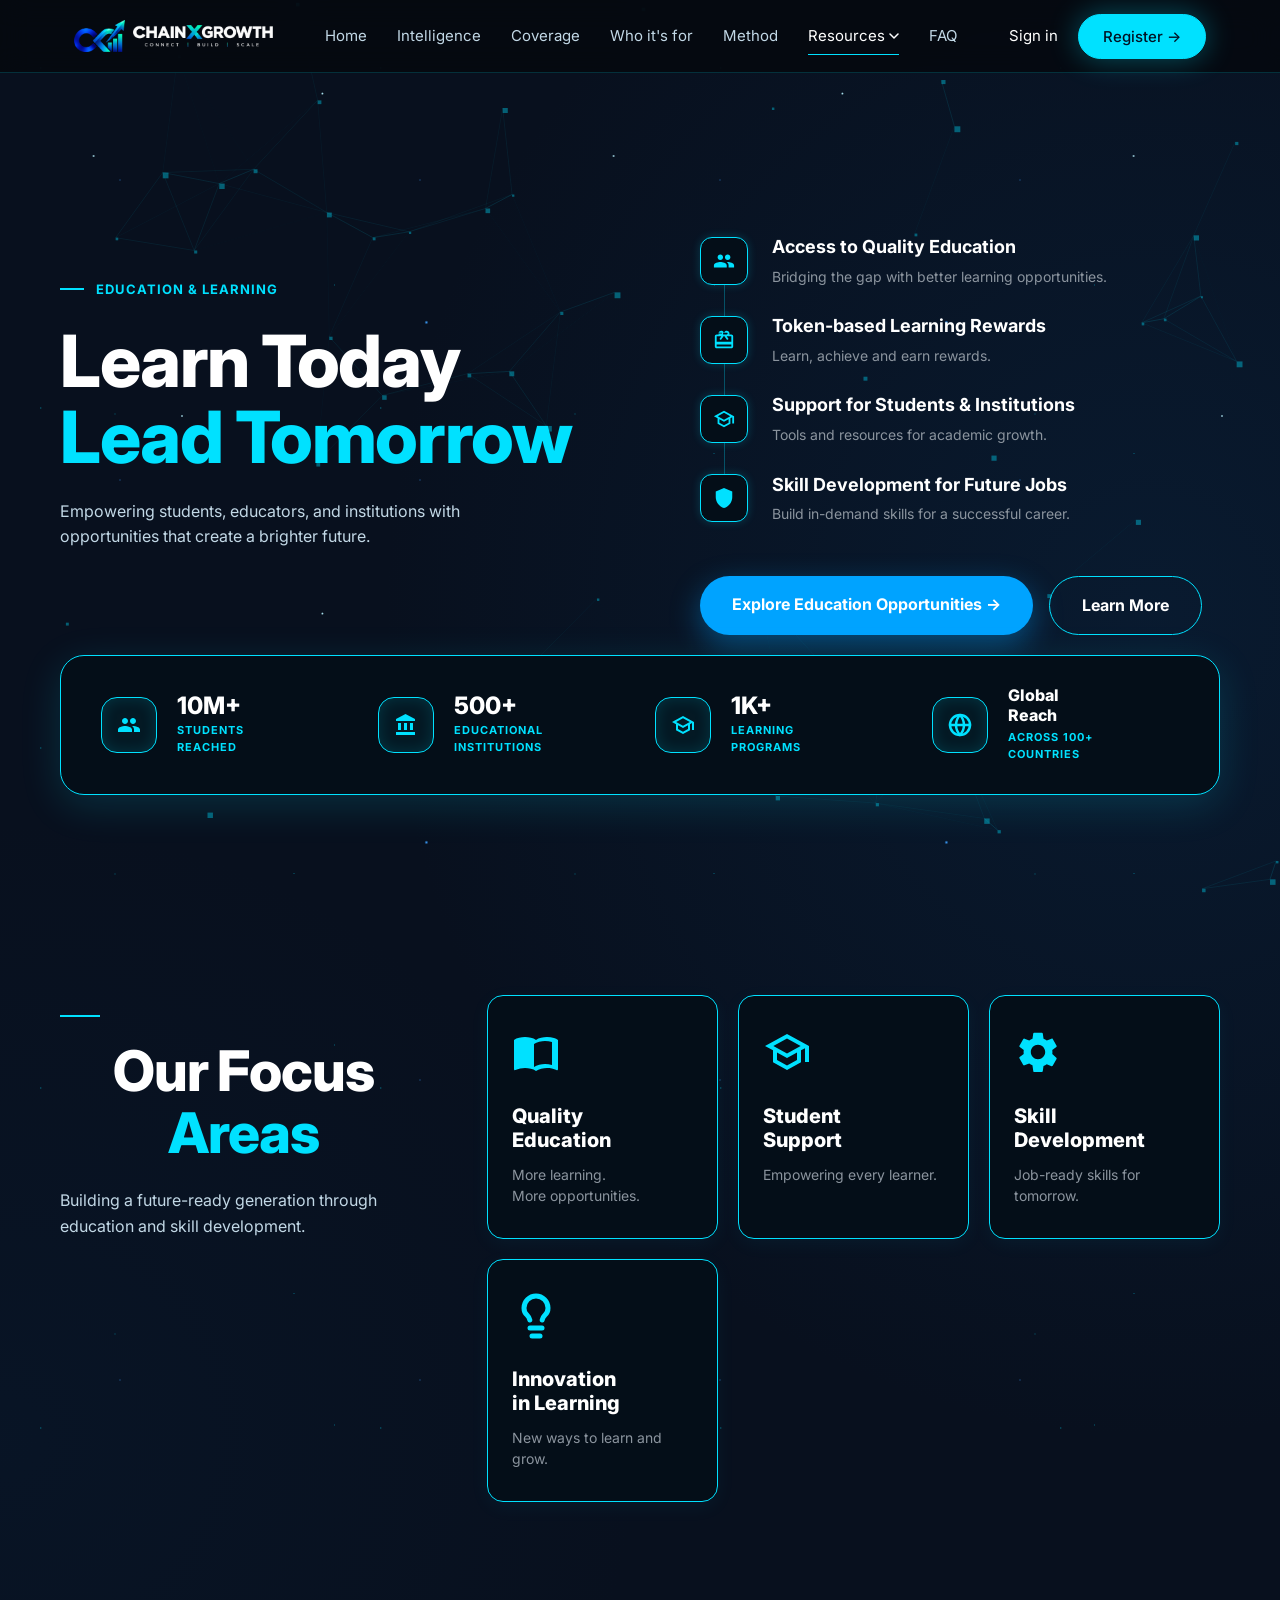
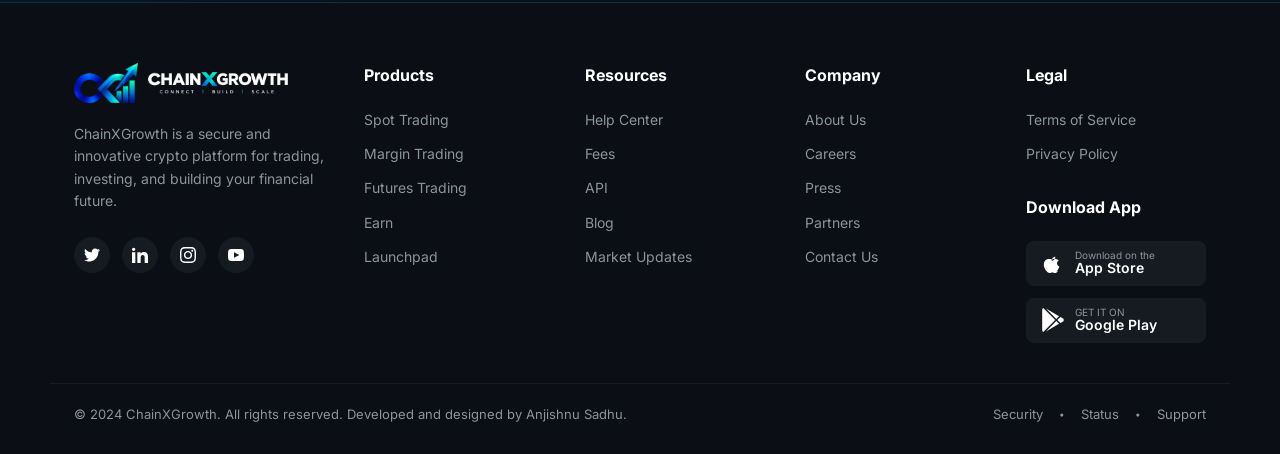
==== blockwatch-ai/education.html @ 96760d0c "major push" ====
<!DOCTYPE html>
<html lang="en">

<head>
    <meta charset="utf-8">
    <meta name="viewport" content="width=device-width, initial-scale=1, viewport-fit=cover">
    <title>ChainXGrowth — the mind that reads Bitcoin</title>
    <meta name="description"
        content="One intelligence watching the Bitcoin mempool, miners, wallets and markets — every figure sourced, every decision yours.">
    <meta name="theme-color" content="#08101e">
    <meta property="og:title" content="ChainXGrowth — the mind that reads Bitcoin">
    <meta property="og:description" content="Sourced, on-chain intelligence. Information only — not financial advice.">
    <link rel="icon" href="assets/favicon_padded2.png" type="image/png">
    <link rel="preconnect" href="https://fonts.googleapis.com">
    <link rel="preconnect" href="https://fonts.gstatic.com" crossorigin>
    <link
        href="https://fonts.googleapis.com/css2?family=Fraunces:ital,opsz,wght@0,9..144,300;0,9..144,500;1,9..144,400&family=Inter:wght@400;500&family=JetBrains+Mono:wght@400&display=swap"
        rel="stylesheet">
    <link rel="stylesheet" href="css/base.css">
    <link rel="stylesheet" href="css/background.css">
    <link rel="stylesheet" href="css/components.css">
    <link rel="stylesheet" href="css/nav.css">
    <link rel="stylesheet" href="css/hero.css">
    <link rel="stylesheet" href="css/globe.css">
    <link rel="stylesheet" href="css/fabric.css">
    <link rel="stylesheet" href="css/features.css">
    <link rel="stylesheet" href="css/showcase.css">
    <link rel="stylesheet" href="css/teams.css">
    <link rel="stylesheet" href="css/method.css">
    <link rel="stylesheet" href="css/terminal.css">
    <link rel="stylesheet" href="css/pricing.css">
    <link rel="stylesheet" href="css/faq.css">
    <link rel="stylesheet" href="css/footer.css">
    <link rel="stylesheet" href="css/animations.css">
    <link rel="stylesheet" href="css/responsive.css">
    <style>
        @media (max-width: 768px) {
            h1 { font-size: 42px !important; }
            h2 { font-size: 36px !important; }
            
            .stats-box {
                padding: 24px !important;
                margin-top: -30px !important;
            }
            .stats-box > div {
                flex-basis: 100% !important;
                min-width: 100% !important;
            }
            .stats-box .divider {
                display: none !important;
            }
            
            a.pill-item {
                width: 100% !important;
                text-align: center !important;
                box-sizing: border-box;
            }
            
            .wrap[style*="gap:60px"],
            .wrap[style*="gap: 60px"] {
                gap: 30px !important;
            }
            
            .pill-item p {
                font-size: 13px !important;
            }
        }
    </style>
</head>

<body>
    <!-- Background network animation -->
    <canvas id="bg"></canvas>
    <a class="skip" href="#main">Skip to content</a>
    <nav>
        <div class="wrap"><a class="logo" href="index.html" style="display:flex; align-items:center; gap:8px;"><img
                    src="logo%20image/logo%20new.png" style="height:32px;"><img src="logo%20image/logo%20new%202.png"
                    alt="ChainXGrowth" style="height:22px;"></a>
            <div class="links"><a href="index.html">Home</a><a href="index.html#fabric">Intelligence</a><a
                    href="index.html#vantage">Coverage</a><a href="index.html#teams">Who it's for</a><a
                    href="index.html#method">Method</a><!-- <a href="#pricing">Pricing</a> -->
                    <div class="res-dropdown" style="position:relative; display:flex; align-items:center;" tabindex="0">
                        <a href="javascript:void(0)" data-toggle="true" class="on" style="display:flex; align-items:center; gap:4px; padding-bottom:6px;">Resources <svg width="10" height="6" viewBox="0 0 10 6" fill="none"><path d="M1 1L5 5L9 1" stroke="currentColor" stroke-width="1.5" stroke-linecap="round" stroke-linejoin="round"/></svg></a>
                        <div class="dropdown-content" style="position:absolute; top:calc(100% + 5px); left:50%; transform:translateX(-50%); background:#0b111a; border:1px solid rgba(255,255,255,0.05); border-radius:12px; min-width:200px; box-shadow:0 10px 40px rgba(0,0,0,0.5); display:none; flex-direction:column; padding:8px; z-index:100;">
                            <a href="real-estates.html" class="res-item" style="display:flex; align-items:center; gap:12px; padding:10px 12px; color:#c2d8e6; text-decoration:none; border-radius:8px; transition: background 0.2s, color 0.2s; border:none; border-bottom:none;">
                                <div style="width:32px; height:32px; border-radius:8px; background:#1e293b; display:flex; justify-content:center; align-items:center; color:#3a9bf8;">
                                    <svg width="16" height="16" viewBox="0 0 24 24" fill="none" stroke="currentColor" stroke-width="2" stroke-linecap="round" stroke-linejoin="round"><path d="M3 9l9-7 9 7v11a2 2 0 0 1-2 2H5a2 2 0 0 1-2-2z"></path><polyline points="9 22 9 12 15 12 15 22"></polyline></svg>
                                </div>
                                <span style="font-weight:500; font-size:14.5px;">Real Estates</span>
                            </a>
                            <a href="sports.html" class="res-item" style="display:flex; align-items:center; gap:12px; padding:10px 12px; color:#c2d8e6; text-decoration:none; border-radius:8px; transition: background 0.2s, color 0.2s; border:none; border-bottom:none;">
                                <div style="width:32px; height:32px; border-radius:8px; background:#1e293b; display:flex; justify-content:center; align-items:center; color:#3a9bf8;">
                                    <svg width="16" height="16" viewBox="0 0 24 24" fill="none" stroke="currentColor" stroke-width="2" stroke-linecap="round" stroke-linejoin="round"><path d="M6 9H4.5a2.5 2.5 0 0 1 0-5H6"></path><path d="M18 9h1.5a2.5 2.5 0 0 0 0-5H18"></path><path d="M4 22h16"></path><path d="M10 14.66V17c0 .55-.47.98-.97 1.21C7.85 18.75 7 20.24 7 22"></path><path d="M14 14.66V17c0 .55.47.98.97 1.21C16.15 18.75 17 20.24 17 22"></path><path d="M18 2H6v7a6 6 0 0 0 12 0V2Z"></path></svg>
                                </div>
                                <span style="font-weight:500; font-size:14.5px;">Sports</span>
                            </a>
                            <a href="health.html" class="res-item" style="display:flex; align-items:center; gap:12px; padding:10px 12px; color:#c2d8e6; text-decoration:none; border-radius:8px; transition: background 0.2s, color 0.2s; border:none; border-bottom:none;">
                                <div style="width:32px; height:32px; border-radius:8px; background:#1e293b; display:flex; justify-content:center; align-items:center; color:#3a9bf8;">
                                    <svg width="16" height="16" viewBox="0 0 24 24" fill="none" stroke="currentColor" stroke-width="2" stroke-linecap="round" stroke-linejoin="round"><path d="M19 14c1.49-1.46 3-3.21 3-5.5A5.5 5.5 0 0 0 16.5 3c-1.76 0-3 .5-4.5 2-1.5-1.5-2.74-2-4.5-2A5.5 5.5 0 0 0 2 8.5c0 2.3 1.5 4.05 3 5.5l7 7Z"></path><path d="M3.22 12H9.5l.5-1 2 4.5 2-7 1.5 3.5h5.27"></path></svg>
                                </div>
                                <span style="font-weight:500; font-size:14.5px;">Health</span>
                            </a>
                            <a href="education.html" class="res-item" style="display:flex; align-items:center; gap:12px; padding:10px 12px; color:#c2d8e6; text-decoration:none; border-radius:8px; transition: background 0.2s, color 0.2s; border:none; border-bottom:none;">
                                <div style="width:32px; height:32px; border-radius:8px; background:#1e293b; display:flex; justify-content:center; align-items:center; color:#3a9bf8;">
                                    <svg width="16" height="16" viewBox="0 0 24 24" fill="none" stroke="currentColor" stroke-width="2" stroke-linecap="round" stroke-linejoin="round"><path d="M22 10v6M2 10l10-5 10 5-10 5z"></path><path d="M6 12v5c3 3 9 3 12 0v-5"></path></svg>
                                </div>
                                <span style="font-weight:500; font-size:14.5px;">Education</span>
                            </a>
                            <a href="entertainment.html" class="res-item" style="display:flex; align-items:center; gap:12px; padding:10px 12px; color:#c2d8e6; text-decoration:none; border-radius:8px; transition: background 0.2s, color 0.2s; border:none; border-bottom:none;">
                                <div style="width:32px; height:32px; border-radius:8px; background:#1e293b; display:flex; justify-content:center; align-items:center; color:#3a9bf8;">
                                    <svg width="16" height="16" viewBox="0 0 24 24" fill="none" stroke="currentColor" stroke-width="2" stroke-linecap="round" stroke-linejoin="round"><rect width="20" height="20" x="2" y="2" rx="2.18" ry="2.18"></rect><line x1="7" x2="7" y1="2" y2="22"></line><line x1="17" x2="17" y1="2" y2="22"></line><line x1="2" x2="7" y1="12" y2="12"></line><line x1="2" x2="7" y1="7" y2="7"></line><line x1="2" x2="7" y1="17" y2="17"></line><line x1="17" x2="22" y1="12" y2="12"></line><line x1="17" x2="22" y1="7" y2="7"></line><line x1="17" x2="22" y1="17" y2="17"></line></svg>
                                </div>
                                <span style="font-weight:500; font-size:14.5px;">Entertainment</span>
                            </a>
                        </div>
                    </div><a
                    href="#faq">FAQ</a></div>
            <div class="navr"><a class="si" href="index.html">Sign in</a><a class="btn pri" href="#pricing">Register →</a><button
                    class="menu" aria-label="Open menu" aria-expanded="false"><span></span><span></span></button></div>
        </div>
    </nav>

        <main id="main">
        <section style="position:relative; width:100%; padding: 160px 0 80px; display:flex; overflow:hidden;">
            <!-- Background Image -->
            <!-- Background Removed -->
            <!-- Gradient Overlay -->
            <!-- Gradient Overlay Removed to show background -->
            
            <div class="wrap" style="position:relative; z-index:2; display:flex; flex-direction:row; flex-wrap:wrap; align-items:center; justify-content:space-between; gap:40px; width:100%; max-width:1200px; margin: 0 auto; padding:0 20px;">
<div style="flex: 1 1 500px; max-width:600px;">
                
                <div style="display:flex; align-items:center; gap:12px; margin-bottom:24px;">
                    <div style="width:24px; height:2px; background:var(--cy);"></div>
                    <span style="color:var(--cy); font-size:13px; font-weight:700; letter-spacing:1px; text-transform:uppercase;">Education & Learning</span>
                </div>
                
                <h1 style="font-family:var(--sans); font-size:72px; font-weight:800; line-height:1.05; margin-bottom:24px; color:#fff;">
                    Learn Today<br>
                    <span style="color:#00e1ff;">Lead Tomorrow</span>
                </h1>
                
                <p style="color:#c2d8e6; font-size:16px; line-height:1.6; max-width:600px; margin-bottom:40px;">
                    Empowering students, educators, and institutions with<br>opportunities that create a brighter future.
                </p>
                
                </div>
<div style="flex: 1 1 400px; max-width:600px;">
<!-- Timeline / Vertical List -->
                <div style="display:flex; flex-direction:column; gap:24px; position:relative; margin-bottom:50px;">
                    <!-- Vertical connecting line -->
                    <div style="position:absolute; left:24px; top:24px; bottom:24px; width:1px; background:rgba(0,225,255,0.3); z-index:0;"></div>
    
                    <!-- Item 1 -->
                    <div class="pill-item" style="display:flex; align-items:center; gap:24px; position:relative; z-index:1;">
                        <div style="width:48px; height:48px; border-radius:12px; border:1px solid #00e1ff; display:flex; justify-content:center; align-items:center; color:#00e1ff; background:#040e18; flex-shrink:0; box-shadow: 0 0 10px rgba(0,225,255,0.2);">
                            <svg width="22" height="22" viewBox="0 0 24 24" fill="currentColor"><path d="M16 11c1.66 0 2.99-1.34 2.99-3S17.66 5 16 5c-1.66 0-3 1.34-3 3s1.34 3 3 3zm-8 0c1.66 0 2.99-1.34 2.99-3S9.66 5 8 5C6.34 5 5 6.34 5 8s1.34 3 3 3zm0 2c-2.33 0-7 1.17-7 3.5V19h14v-2.5c0-2.33-4.67-3.5-7-3.5zm8 0c-.29 0-.62.02-.97.05 1.16.84 1.97 1.97 1.97 3.45V19h6v-2.5c0-2.33-4.67-3.5-7-3.5z"/></svg>
                        </div>
                        <div>
                            <h4 style="color:#fff; font-size:18px; font-weight:700; font-family:var(--sans); margin:0 0 4px;">Access to Quality Education</h4>
                            <p style="color:#8b949e; font-size:14px; margin:0;">Bridging the gap with better learning opportunities.</p>
                        </div>
                    </div>
    
                    <!-- Item 2 -->
                    <div class="pill-item" style="display:flex; align-items:center; gap:24px; position:relative; z-index:1;">
                        <div style="width:48px; height:48px; border-radius:12px; border:1px solid #00e1ff; display:flex; justify-content:center; align-items:center; color:#00e1ff; background:#040e18; flex-shrink:0; box-shadow: 0 0 10px rgba(0,225,255,0.2);">
                            <svg width="22" height="22" viewBox="0 0 24 24" fill="currentColor"><path d="M20 6h-2.18c.11-.31.18-.65.18-1 0-1.66-1.34-3-3-3-1.05 0-1.96.54-2.5 1.35l-.5.67-.5-.68C10.96 2.54 10.05 2 9 2 7.34 2 6 3.34 6 5c0 .35.07.69.18 1H4c-1.11 0-1.99.89-1.99 2L2 19c0 1.11.89 2 2 2h16c1.11 0 2-.89 2-2V8c0-1.11-.89-2-2-2zm-5-2c.55 0 1 .45 1 1s-.45 1-1 1h-4v-2h4zM9 4c.55 0 1 .45 1 1h-4c0-.55.45-1 1-1zm11 15H4v-2h16v2zm0-5H4V8h5.08L7 10.83 8.62 12 11 8.76l1-1.36 1 1.36L15.38 12 17 10.83 14.92 8H20v6z"/></svg> <!-- Gift -->
                        </div>
                        <div>
                            <h4 style="color:#fff; font-size:18px; font-weight:700; font-family:var(--sans); margin:0 0 4px;">Token-based Learning Rewards</h4>
                            <p style="color:#8b949e; font-size:14px; margin:0;">Learn, achieve and earn rewards.</p>
                        </div>
                    </div>
    
                    <!-- Item 3 -->
                    <div class="pill-item" style="display:flex; align-items:center; gap:24px; position:relative; z-index:1;">
                        <div style="width:48px; height:48px; border-radius:12px; border:1px solid #00e1ff; display:flex; justify-content:center; align-items:center; color:#00e1ff; background:#040e18; flex-shrink:0; box-shadow: 0 0 10px rgba(0,225,255,0.2);">
                            <svg width="22" height="22" viewBox="0 0 24 24" fill="currentColor"><path d="M12 3L1 9l4 2.18v6L12 21l7-3.82v-6l2-1.09V17h2V9L12 3zm6.82 6L12 12.72 5.18 9 12 5.28 18.82 9zM17 15.99l-5 2.73-5-2.73v-3.72L12 15l5-2.73v3.72z"/></svg> <!-- Graduation Cap -->
                        </div>
                        <div>
                            <h4 style="color:#fff; font-size:18px; font-weight:700; font-family:var(--sans); margin:0 0 4px;">Support for Students & Institutions</h4>
                            <p style="color:#8b949e; font-size:14px; margin:0;">Tools and resources for academic growth.</p>
                        </div>
                    </div>
    
                    <!-- Item 4 -->
                    <div class="pill-item" style="display:flex; align-items:center; gap:24px; position:relative; z-index:1;">
                        <div style="width:48px; height:48px; border-radius:12px; border:1px solid #00e1ff; display:flex; justify-content:center; align-items:center; color:#00e1ff; background:#040e18; flex-shrink:0; box-shadow: 0 0 10px rgba(0,225,255,0.2);">
                            <svg width="22" height="22" viewBox="0 0 24 24" fill="currentColor"><path d="M12 1L3 5v6c0 5.55 3.84 10.74 9 12 5.16-1.26 9-6.45 9-12V5l-9-4z"/></svg> <!-- Shield -->
                        </div>
                        <div>
                            <h4 style="color:#fff; font-size:18px; font-weight:700; font-family:var(--sans); margin:0 0 4px;">Skill Development for Future Jobs</h4>
                            <p style="color:#8b949e; font-size:14px; margin:0;">Build in-demand skills for a successful career.</p>
                        </div>
                    </div>
                </div>
                
                <div style="display:flex; gap:16px; flex-wrap:wrap; margin-top:20px;">
                    <a href="#" class="pill-item" style="display:inline-block; background:#00a3ff; color:#fff; font-weight:700; font-size:16px; padding:16px 32px; border-radius:99px; text-decoration:none; box-shadow:0 10px 30px rgba(0,163,255,0.4); transition: transform 0.2s, box-shadow 0.2s;" onmouseover="this.style.transform='translateY(-2px)'; this.style.boxShadow='0 15px 40px rgba(0,163,255,0.6)';" onmouseout="this.style.transform='translateY(0)'; this.style.boxShadow='0 10px 30px rgba(0,163,255,0.4)';">
                        Explore Education Opportunities &rarr;
                    </a>
                    <a href="#" class="pill-item" style="display:inline-block; background:transparent; border:1px solid #00e1ff; color:#fff; font-weight:700; font-size:16px; padding:16px 32px; border-radius:99px; text-decoration:none; transition: background 0.2s;" onmouseover="this.style.background='rgba(0,225,255,0.1)';" onmouseout="this.style.background='transparent';">
                        Learn More
                    </a>
                </div>
                
            </div>
                </section>

        <!-- Stats Section -->
        <section style="position:relative; z-index:10; max-width:1200px; margin:-60px auto 100px; padding:0 20px;">
            <div class="stats-box" style="background:#040e18; border:1px solid #00e1ff; border-radius:24px; padding:30px 40px; display:flex; justify-content:space-between; align-items:center; flex-wrap:wrap; gap:30px; box-shadow:0 10px 40px rgba(0,225,255,0.15);">
                
                <!-- Item 1 -->
                <div style="display:flex; align-items:center; gap:20px; flex:1; min-width:180px;">
                    <div style="width:56px; height:56px; border-radius:16px; border:1px solid #00e1ff; display:flex; justify-content:center; align-items:center; color:#00e1ff; background:rgba(0,225,255,0.05); flex-shrink:0; box-shadow: inset 0 0 15px rgba(0,225,255,0.15);">
                        <svg width="24" height="24" viewBox="0 0 24 24" fill="currentColor"><path d="M16 11c1.66 0 2.99-1.34 2.99-3S17.66 5 16 5c-1.66 0-3 1.34-3 3s1.34 3 3 3zm-8 0c1.66 0 2.99-1.34 2.99-3S9.66 5 8 5C6.34 5 5 6.34 5 8s1.34 3 3 3zm0 2c-2.33 0-7 1.17-7 3.5V19h14v-2.5c0-2.33-4.67-3.5-7-3.5zm8 0c-.29 0-.62.02-.97.05 1.16.84 1.97 1.97 1.97 3.45V19h6v-2.5c0-2.33-4.67-3.5-7-3.5z"/></svg>
                    </div>
                    <div>
                        <div style="color:#fff; font-size:24px; font-weight:800; font-family:var(--sans); margin-bottom:4px; line-height:1;">10M+</div>
                        <div style="color:#00e1ff; font-size:11px; font-weight:700; letter-spacing:1px; text-transform:uppercase;">Students<br>Reached</div>
                    </div>
                </div>
        
                <!-- Item 2 -->
                <div style="display:flex; align-items:center; gap:20px; flex:1; min-width:180px;">
                    <div style="width:56px; height:56px; border-radius:16px; border:1px solid #00e1ff; display:flex; justify-content:center; align-items:center; color:#00e1ff; background:rgba(0,225,255,0.05); flex-shrink:0; box-shadow: inset 0 0 15px rgba(0,225,255,0.15);">
                        <svg width="24" height="24" viewBox="0 0 24 24" fill="currentColor"><path d="M4 10v7h3v-7H4zm6 0v7h3v-7h-3zM2 22h19v-3H2v3zm14-12v7h3v-7h-3zm-4.5-9L2 6v2h19V6l-9.5-5z"/></svg> <!-- Bank / Institution -->
                    </div>
                    <div>
                        <div style="color:#fff; font-size:24px; font-weight:800; font-family:var(--sans); margin-bottom:4px; line-height:1;">500+</div>
                        <div style="color:#00e1ff; font-size:11px; font-weight:700; letter-spacing:1px; text-transform:uppercase;">Educational<br>Institutions</div>
                    </div>
                </div>
        
                <!-- Item 3 -->
                <div style="display:flex; align-items:center; gap:20px; flex:1; min-width:180px;">
                    <div style="width:56px; height:56px; border-radius:16px; border:1px solid #00e1ff; display:flex; justify-content:center; align-items:center; color:#00e1ff; background:rgba(0,225,255,0.05); flex-shrink:0; box-shadow: inset 0 0 15px rgba(0,225,255,0.15);">
                        <svg width="24" height="24" viewBox="0 0 24 24" fill="currentColor"><path d="M12 3L1 9l4 2.18v6L12 21l7-3.82v-6l2-1.09V17h2V9L12 3zm6.82 6L12 12.72 5.18 9 12 5.28 18.82 9zM17 15.99l-5 2.73-5-2.73v-3.72L12 15l5-2.73v3.72z"/></svg> <!-- Graduation Cap -->
                    </div>
                    <div>
                        <div style="color:#fff; font-size:24px; font-weight:800; font-family:var(--sans); margin-bottom:4px; line-height:1;">1K+</div>
                        <div style="color:#00e1ff; font-size:11px; font-weight:700; letter-spacing:1px; text-transform:uppercase;">Learning<br>Programs</div>
                    </div>
                </div>
        
                <!-- Item 4 -->
                <div style="display:flex; align-items:center; gap:20px; flex:1; min-width:210px;">
                    <div style="width:56px; height:56px; border-radius:16px; border:1px solid #00e1ff; display:flex; justify-content:center; align-items:center; color:#00e1ff; background:rgba(0,225,255,0.05); flex-shrink:0; box-shadow: inset 0 0 15px rgba(0,225,255,0.15);">
                        <svg width="24" height="24" viewBox="0 0 24 24" fill="none" stroke="currentColor" stroke-width="2.5" stroke-linecap="round" stroke-linejoin="round"><circle cx="12" cy="12" r="10"></circle><line x1="2" x2="22" y1="12" y2="12"></line><path d="M12 2a15.3 15.3 0 0 1 4 10 15.3 15.3 0 0 1-4 10 15.3 15.3 0 0 1-4-10 15.3 15.3 0 0 1 4-10z"></path></svg>
                    </div>
                    <div>
                        <div style="color:#fff; font-size:16px; font-weight:800; font-family:var(--sans); margin-bottom:4px; line-height:1.2;">Global<br>Reach</div>
                        <div style="color:#00e1ff; font-size:11px; font-weight:700; letter-spacing:1px; text-transform:uppercase;">Across 100+<br>Countries</div>
                    </div>
                </div>
        
            </div>
        </section>
        
        <!-- Focus Areas Section -->
        <section style="position:relative; width:100%; padding: 100px 0; overflow:hidden;">
            <!-- Background Image -->
            <!-- Background Removed -->
            <!-- Gradient Overlay -->
            <!-- Gradient Overlay Removed to show background -->
            
            <div class="wrap" style="position:relative; z-index:2; display:flex; flex-wrap:wrap; gap:60px; max-width:1200px; margin: 0 auto; padding:0 20px;">
                
                <!-- Left Column: Title & Text -->
                <div style="flex:1; min-width:300px; padding-top:20px;">
                    <div style="width:40px; height:2px; background:var(--cy); margin-bottom:24px;"></div>
                    <h2 style="font-family:var(--sans); font-size:56px; font-weight:800; line-height:1.1; margin-bottom:24px; color:#fff;">
                        Our Focus<br>
                        <span style="color:#00e1ff;">Areas</span>
                    </h2>
                    <p style="color:#c2d8e6; font-size:16px; line-height:1.6; max-width:350px;">
                        Building a future-ready generation through education and skill development.
                    </p>
                </div>
                
                <!-- Right Column: 4 Vertical Cards -->
                <div style="flex:2; display:grid; grid-template-columns: repeat(auto-fit, minmax(180px, 1fr)); gap:20px;">
                    
                    <!-- Card 1 -->
                    <div class="pill-item" style="background:#040e18; border:1px solid #00e1ff; border-radius:16px; padding:32px 24px; display:flex; flex-direction:column; gap:20px; box-shadow: 0 5px 20px rgba(0,225,255,0.05); transition:transform 0.2s, box-shadow 0.2s;" onmouseover="this.style.transform='translateY(-10px)'; this.style.boxShadow='0 15px 30px rgba(0,225,255,0.15)';" onmouseout="this.style.transform='translateY(0)'; this.style.boxShadow='0 5px 20px rgba(0,225,255,0.05)';">
                        <div style="color:#00e1ff;">
                            <svg width="48" height="48" viewBox="0 0 24 24" fill="currentColor"><path d="M21 5c-1.11-.35-2.33-.5-3.5-.5-1.95 0-4.05.4-5.5 1.5-1.45-1.1-3.55-1.5-5.5-1.5S2.45 4.9 1 6v14.65c0 .25.25.5.5.5.1 0 .15-.05.25-.09C3.1 20.45 5.05 20 6.5 20c1.95 0 4.05.4 5.5 1.5 1.35-.85 3.8-1.5 5.5-1.5 1.65 0 3.35.3 4.75 1.06.1.05.15.09.25.09.25 0 .5-.25.5-.5V6c-.6-.45-1.25-.75-2-1zm-1 13.5c-1.1-.35-2.3-.5-3.5-.5-1.7 0-4.15.65-5.5 1.5V8c1.35-.85 3.8-1.5 5.5-1.5 1.2 0 2.4.15 3.5.5v11.5z"/></svg> <!-- Open Book -->
                        </div>
                        <div>
                            <h4 style="color:#fff; font-size:20px; font-weight:800; font-family:var(--sans); margin-bottom:12px; line-height:1.2;">Quality<br>Education</h4>
                            <p style="color:#8b949e; font-size:14px; margin:0; line-height:1.5;">More learning.<br>More opportunities.</p>
                        </div>
                    </div>
                    
                    <!-- Card 2 -->
                    <div class="pill-item" style="background:#040e18; border:1px solid #00e1ff; border-radius:16px; padding:32px 24px; display:flex; flex-direction:column; gap:20px; box-shadow: 0 5px 20px rgba(0,225,255,0.05); transition:transform 0.2s, box-shadow 0.2s;" onmouseover="this.style.transform='translateY(-10px)'; this.style.boxShadow='0 15px 30px rgba(0,225,255,0.15)';" onmouseout="this.style.transform='translateY(0)'; this.style.boxShadow='0 5px 20px rgba(0,225,255,0.05)';">
                        <div style="color:#00e1ff;">
                            <svg width="48" height="48" viewBox="0 0 24 24" fill="currentColor"><path d="M12 3L1 9l4 2.18v6L12 21l7-3.82v-6l2-1.09V17h2V9L12 3zm6.82 6L12 12.72 5.18 9 12 5.28 18.82 9zM17 15.99l-5 2.73-5-2.73v-3.72L12 15l5-2.73v3.72z"/></svg>
                        </div>
                        <div>
                            <h4 style="color:#fff; font-size:20px; font-weight:800; font-family:var(--sans); margin-bottom:12px; line-height:1.2;">Student<br>Support</h4>
                            <p style="color:#8b949e; font-size:14px; margin:0; line-height:1.5;">Empowering every learner.</p>
                        </div>
                    </div>
                    
                    <!-- Card 3 -->
                    <div class="pill-item" style="background:#040e18; border:1px solid #00e1ff; border-radius:16px; padding:32px 24px; display:flex; flex-direction:column; gap:20px; box-shadow: 0 5px 20px rgba(0,225,255,0.05); transition:transform 0.2s, box-shadow 0.2s;" onmouseover="this.style.transform='translateY(-10px)'; this.style.boxShadow='0 15px 30px rgba(0,225,255,0.15)';" onmouseout="this.style.transform='translateY(0)'; this.style.boxShadow='0 5px 20px rgba(0,225,255,0.05)';">
                        <div style="color:#00e1ff;">
                            <svg width="48" height="48" viewBox="0 0 24 24" fill="currentColor"><path d="M19.14,12.94c0.04-0.3,0.06-0.61,0.06-0.94c0-0.32-0.02-0.64-0.06-0.94l2.03-1.58c0.18-0.14,0.23-0.41,0.12-0.61 l-1.92-3.32c-0.12-0.22-0.37-0.29-0.59-0.22l-2.39,0.96c-0.5-0.38-1.03-0.7-1.62-0.94L14.4,2.81c-0.04-0.24-0.24-0.41-0.48-0.41 h-3.84c-0.24,0-0.43,0.17-0.47,0.41L9.25,5.35C8.66,5.59,8.12,5.92,7.63,6.29L5.24,5.33c-0.22-0.08-0.47,0-0.59,0.22L2.73,8.87 C2.62,9.08,2.66,9.34,2.86,9.48l2.03,1.58C4.84,11.36,4.8,11.69,4.8,12s0.02,0.64,0.06,0.94l-2.03,1.58 c-0.18,0.14-0.23,0.41-0.12,0.61l1.92,3.32c0.12,0.22,0.37,0.29,0.59,0.22l2.39-0.96c0.5,0.38,1.03,0.7,1.62,0.94l0.36,2.54 C9.64,21.83,9.83,22,10.08,22h3.84c0.24,0,0.43-0.17,0.47-0.41l0.36-2.54c0.59-0.24,1.13-0.56,1.62-0.94l2.39,0.96 c0.22,0.08,0.47,0,0.59-0.22l1.92-3.32c0.12-0.22,0.07-0.49-0.12-0.61L19.14,12.94z M12,15.6c-1.98,0-3.6-1.62-3.6-3.6 s1.62-3.6,3.6-3.6s3.6,1.62,3.6,3.6S13.98,15.6,12,15.6z"/></svg> <!-- Gears -->
                        </div>
                        <div>
                            <h4 style="color:#fff; font-size:20px; font-weight:800; font-family:var(--sans); margin-bottom:12px; line-height:1.2;">Skill<br>Development</h4>
                            <p style="color:#8b949e; font-size:14px; margin:0; line-height:1.5;">Job-ready skills for tomorrow.</p>
                        </div>
                    </div>
                    
                    <!-- Card 4 -->
                    <div class="pill-item" style="background:#040e18; border:1px solid #00e1ff; border-radius:16px; padding:32px 24px; display:flex; flex-direction:column; gap:20px; box-shadow: 0 5px 20px rgba(0,225,255,0.05); transition:transform 0.2s, box-shadow 0.2s;" onmouseover="this.style.transform='translateY(-10px)'; this.style.boxShadow='0 15px 30px rgba(0,225,255,0.15)';" onmouseout="this.style.transform='translateY(0)'; this.style.boxShadow='0 5px 20px rgba(0,225,255,0.05)';">
                        <div style="color:#00e1ff;">
                            <svg width="48" height="48" viewBox="0 0 24 24" fill="none" stroke="currentColor" stroke-width="2.5" stroke-linecap="round" stroke-linejoin="round"><path d="M9 18h6"></path><path d="M10 22h4"></path><path d="M15.09 14c.18-.98.65-1.74 1.41-2.5A4.65 4.65 0 0 0 18 8 6 6 0 0 0 6 8c0 1.45.62 2.84 1.5 3.5.76.76 1.23 1.52 1.41 2.5"></path></svg> <!-- Lightbulb -->
                        </div>
                        <div>
                            <h4 style="color:#fff; font-size:20px; font-weight:800; font-family:var(--sans); margin-bottom:12px; line-height:1.2;">Innovation<br>in Learning</h4>
                            <p style="color:#8b949e; font-size:14px; margin:0; line-height:1.5;">New ways to learn and grow.</p>
                        </div>
                    </div>
                    
                </div>
            </div>
        </section>
    </main>
    <footer style="background-color: #0b0e14; padding: 60px 0 30px; font-family: var(--sans);">
        <div class="wrap"
            style="display:flex; justify-content:space-between; flex-wrap:wrap; gap:40px; padding-bottom: 40px; border-bottom: 1px solid rgba(255,255,255,0.05); margin-bottom: 20px;">

            <div style="flex:1; min-width: 250px; max-width: 320px;">
                <a href="index.html"
                    style="display:flex; align-items:center; gap:10px; margin-bottom: 20px; text-decoration:none;">
                    <img src="logo%20image/logo%20new.png" style="height:40px;">
                    <img src="logo%20image/logo%20new%202.png" alt="ChainXGrowth" style="height:22px;">
                </a>
                <p style="color:#8b949e; font-size: 14px; line-height:1.6; margin-bottom: 24px;">ChainXGrowth is a
                    secure and innovative crypto platform for trading, investing, and building your financial future.
                </p>
                <div style="display:flex; gap:12px;">
                    <a href="index.html"
                        style="width:36px; height:36px; border-radius:50%; background:#161b22; display:grid; place-items:center; color:#fff; transition: background 0.2s;"
                        onmouseover="this.style.background='#1f2937'" onmouseout="this.style.background='#161b22'"><svg
                            width="16" height="16" viewBox="0 0 24 24" fill="currentColor">
                            <path
                                d="M24 4.557c-.883.392-1.832.656-2.828.775 1.017-.609 1.798-1.574 2.165-2.724-.951.564-2.005.974-3.127 1.195-.897-.957-2.178-1.555-3.594-1.555-3.179 0-5.515 2.966-4.797 6.045-4.091-.205-7.719-2.165-10.148-5.144-1.29 2.213-.669 5.108 1.523 6.574-.806-.026-1.566-.247-2.229-.616-.054 2.281 1.581 4.415 3.949 4.89-.693.188-1.452.232-2.224.084.626 1.956 2.444 3.379 4.6 3.419-2.07 1.623-4.678 2.348-7.29 2.04 2.179 1.397 4.768 2.212 7.548 2.212 9.142 0 14.307-7.721 13.995-14.646.962-.695 1.797-1.562 2.457-2.549z" />
                        </svg></a>
                    <a href="index.html"
                        style="width:36px; height:36px; border-radius:50%; background:#161b22; display:grid; place-items:center; color:#fff; transition: background 0.2s;"
                        onmouseover="this.style.background='#1f2937'" onmouseout="this.style.background='#161b22'"><svg
                            width="16" height="16" viewBox="0 0 24 24" fill="currentColor">
                            <path
                                d="M4.98 3.5c0 1.381-1.11 2.5-2.48 2.5s-2.48-1.119-2.48-2.5c0-1.38 1.11-2.5 2.48-2.5s2.48 1.12 2.48 2.5zm.02 4.5h-5v16h5v-16zm7.982 0h-4.968v16h4.969v-8.399c0-4.67 6.029-5.052 6.029 0v8.399h4.988v-10.131c0-7.88-8.922-7.593-11.018-3.714v-2.155z" />
                        </svg></a>
                    <a href="index.html"
                        style="width:36px; height:36px; border-radius:50%; background:#161b22; display:grid; place-items:center; color:#fff; transition: background 0.2s;"
                        onmouseover="this.style.background='#1f2937'" onmouseout="this.style.background='#161b22'"><svg
                            width="16" height="16" viewBox="0 0 24 24" fill="currentColor">
                            <path
                                d="M12 2.163c3.204 0 3.584.012 4.85.07 3.252.148 4.771 1.691 4.919 4.919.058 1.265.069 1.645.069 4.849 0 3.205-.012 3.584-.069 4.849-.149 3.225-1.664 4.771-4.919 4.919-1.266.058-1.644.07-4.85.07-3.204 0-3.584-.012-4.849-.07-3.26-.149-4.771-1.699-4.919-4.92-.058-1.265-.07-1.644-.07-4.849 0-3.204.013-3.583.07-4.849.149-3.227 1.664-4.771 4.919-4.919 1.266-.057 1.645-.069 4.849-.069zm0-2.163c-3.259 0-3.667.014-4.947.072-4.358.2-6.78 2.618-6.98 6.98-.059 1.281-.073 1.689-.073 4.948 0 3.259.014 3.668.072 4.948.2 4.358 2.618 6.78 6.98 6.98 1.281.058 1.689.072 4.948.072 3.259 0 3.668-.014 4.948-.072 4.354-.2 6.782-2.618 6.979-6.98.059-1.28.073-1.689.073-4.948 0-3.259-.014-3.667-.072-4.947-.196-4.354-2.617-6.78-6.979-6.98-1.281-.059-1.69-.073-4.949-.073zm0 5.838c-3.403 0-6.162 2.759-6.162 6.162s2.759 6.163 6.162 6.163 6.162-2.759 6.162-6.163c0-3.403-2.759-6.162-6.162-6.162zm0 10.162c-2.209 0-4-1.79-4-4 0-2.209 1.791-4 4-4s4 1.791 4 4c0 2.21-1.791 4-4 4zm6.406-11.845c-.796 0-1.441.645-1.441 1.44s.645 1.44 1.441 1.44c.795 0 1.439-.645 1.439-1.44s-.644-1.44-1.439-1.44z" />
                        </svg></a>
                    <a href="index.html"
                        style="width:36px; height:36px; border-radius:50%; background:#161b22; display:grid; place-items:center; color:#fff; transition: background 0.2s;"
                        onmouseover="this.style.background='#1f2937'" onmouseout="this.style.background='#161b22'"><svg
                            width="16" height="16" viewBox="0 0 24 24" fill="currentColor">
                            <path
                                d="M19.615 3.184c-3.604-.246-11.631-.245-15.23 0-3.897.266-4.356 2.62-4.385 8.816.029 6.185.484 8.549 4.385 8.816 3.6.245 11.626.246 15.23 0 3.897-.266 4.356-2.62 4.385-8.816-.029-6.185-.484-8.549-4.385-8.816zm-10.615 12.816v-8l8 3.993-8 4.007z" />
                        </svg></a>
                </div>
            </div>

            <div style="flex:1; min-width: 150px;">
                <h4 style="color:#fff; font-weight:700; font-size:16px; margin:0 0 20px;">Products</h4>
                <ul style="list-style:none; padding:0; margin:0; display:flex; flex-direction:column; gap:12px;">
                    <li><a href="index.html" style="color:#8b949e; font-size:14px; text-decoration:none; transition: color 0.2s;"
                            onmouseover="this.style.color='#fff'" onmouseout="this.style.color='#8b949e'">Spot
                            Trading</a></li>
                    <li><a href="index.html" style="color:#8b949e; font-size:14px; text-decoration:none; transition: color 0.2s;"
                            onmouseover="this.style.color='#fff'" onmouseout="this.style.color='#8b949e'">Margin
                            Trading</a></li>
                    <li><a href="index.html" style="color:#8b949e; font-size:14px; text-decoration:none; transition: color 0.2s;"
                            onmouseover="this.style.color='#fff'" onmouseout="this.style.color='#8b949e'">Futures
                            Trading</a></li>
                    <li><a href="index.html" style="color:#8b949e; font-size:14px; text-decoration:none; transition: color 0.2s;"
                            onmouseover="this.style.color='#fff'" onmouseout="this.style.color='#8b949e'">Earn</a></li>
                    <li><a href="index.html" style="color:#8b949e; font-size:14px; text-decoration:none; transition: color 0.2s;"
                            onmouseover="this.style.color='#fff'" onmouseout="this.style.color='#8b949e'">Launchpad</a>
                    </li>
                </ul>
            </div>

            <div style="flex:1; min-width: 150px;">
                <h4 style="color:#fff; font-weight:700; font-size:16px; margin:0 0 20px;">Resources</h4>
                <ul style="list-style:none; padding:0; margin:0; display:flex; flex-direction:column; gap:12px;">
                    <li><a href="index.html" style="color:#8b949e; font-size:14px; text-decoration:none; transition: color 0.2s;"
                            onmouseover="this.style.color='#fff'" onmouseout="this.style.color='#8b949e'">Help
                            Center</a></li>
                    <li><a href="index.html" style="color:#8b949e; font-size:14px; text-decoration:none; transition: color 0.2s;"
                            onmouseover="this.style.color='#fff'" onmouseout="this.style.color='#8b949e'">Fees</a></li>
                    <li><a href="index.html" style="color:#8b949e; font-size:14px; text-decoration:none; transition: color 0.2s;"
                            onmouseover="this.style.color='#fff'" onmouseout="this.style.color='#8b949e'">API</a></li>
                    <li><a href="index.html" style="color:#8b949e; font-size:14px; text-decoration:none; transition: color 0.2s;"
                            onmouseover="this.style.color='#fff'" onmouseout="this.style.color='#8b949e'">Blog</a></li>
                    <li><a href="index.html" style="color:#8b949e; font-size:14px; text-decoration:none; transition: color 0.2s;"
                            onmouseover="this.style.color='#fff'" onmouseout="this.style.color='#8b949e'">Market
                            Updates</a></li>
                </ul>
            </div>

            <div style="flex:1; min-width: 150px;">
                <h4 style="color:#fff; font-weight:700; font-size:16px; margin:0 0 20px;">Company</h4>
                <ul style="list-style:none; padding:0; margin:0; display:flex; flex-direction:column; gap:12px;">
                    <li><a href="index.html" style="color:#8b949e; font-size:14px; text-decoration:none; transition: color 0.2s;"
                            onmouseover="this.style.color='#fff'" onmouseout="this.style.color='#8b949e'">About Us</a>
                    </li>
                    <li><a href="index.html" style="color:#8b949e; font-size:14px; text-decoration:none; transition: color 0.2s;"
                            onmouseover="this.style.color='#fff'" onmouseout="this.style.color='#8b949e'">Careers</a>
                    </li>
                    <li><a href="index.html" style="color:#8b949e; font-size:14px; text-decoration:none; transition: color 0.2s;"
                            onmouseover="this.style.color='#fff'" onmouseout="this.style.color='#8b949e'">Press</a></li>
                    <li><a href="index.html" style="color:#8b949e; font-size:14px; text-decoration:none; transition: color 0.2s;"
                            onmouseover="this.style.color='#fff'" onmouseout="this.style.color='#8b949e'">Partners</a>
                    </li>
                    <li><a href="index.html" style="color:#8b949e; font-size:14px; text-decoration:none; transition: color 0.2s;"
                            onmouseover="this.style.color='#fff'" onmouseout="this.style.color='#8b949e'">Contact Us</a>
                    </li>
                </ul>
            </div>

            <div style="flex:1; min-width: 160px;">
                <h4 style="color:#fff; font-weight:700; font-size:16px; margin:0 0 20px;">Legal</h4>
                <ul style="list-style:none; padding:0; margin:0; display:flex; flex-direction:column; gap:12px;">
                    <li><a href="index.html" style="color:#8b949e; font-size:14px; text-decoration:none; transition: color 0.2s;"
                            onmouseover="this.style.color='#fff'" onmouseout="this.style.color='#8b949e'">Terms of
                            Service</a></li>
                    <li><a href="index.html" style="color:#8b949e; font-size:14px; text-decoration:none; transition: color 0.2s;"
                            onmouseover="this.style.color='#fff'" onmouseout="this.style.color='#8b949e'">Privacy
                            Policy</a></li>
                </ul>

                <h4 style="color:#fff; font-weight:700; font-size:16px; margin:30px 0 20px;">Download App</h4>
                <div style="display:flex; flex-direction:column; gap:12px;">
                    <a href="index.html"
                        style="display:flex; align-items:center; gap:10px; background:#161b22; padding:8px 14px; border-radius:8px; text-decoration:none; color:#fff; border: 1px solid transparent; transition: border 0.2s;"
                        onmouseover="this.style.borderColor='rgba(0,225,255,0.3)'"
                        onmouseout="this.style.borderColor='transparent'">
                        <svg width="24" height="24" viewBox="0 0 24 24" fill="currentColor">
                            <path
                                d="M17.05 20.28c-.98.95-2.05 1.8-3.08 1.8-1.09 0-1.46-.66-2.67-.66-1.2 0-1.63.63-2.65.66-1.07.03-2.28-.95-3.23-2.01-1.9-2.08-3.26-5.83-2.31-8.52.47-1.32 1.35-2.4 2.5-3.03 1.08-.59 2.22-.64 2.76-.64 1.17 0 2.22.69 2.9.69.7 0 1.94-.78 3.29-.69 1.36.08 2.56.57 3.31 1.48-2.73 1.44-2.27 5.16.5 6.33-.67 1.76-1.52 3.51-2.86 4.59zm-3.69-11.8c.61-.75.98-1.74.88-2.73-.83.05-1.92.59-2.58 1.34-.55.62-1.01 1.64-.88 2.61.94.09 1.95-.49 2.58-1.22z" />
                        </svg>
                        <div style="display:flex; flex-direction:column;">
                            <span style="font-size:10px; color:#8b949e; line-height:1;">Download on the</span>
                            <span style="font-size:14px; font-weight:600; line-height:1.2;">App Store</span>
                        </div>
                    </a>
                    <a href="index.html"
                        style="display:flex; align-items:center; gap:10px; background:#161b22; padding:8px 14px; border-radius:8px; text-decoration:none; color:#fff; border: 1px solid transparent; transition: border 0.2s;"
                        onmouseover="this.style.borderColor='rgba(0,225,255,0.3)'"
                        onmouseout="this.style.borderColor='transparent'">
                        <svg width="24" height="24" viewBox="0 0 512 512" fill="currentColor">
                            <path
                                d="M325.3 234.3L104.6 13l280.8 161.2-60.1 60.1zM47 0C34 6.8 25.3 19.2 25.3 35.3v441.3c0 16.1 8.7 28.5 21.7 35.3l256.6-256L47 0zm425.2 225.6l-58.9-34.1-65.7 64.5 65.7 64.5 60.1-34.1c18-14.3 18-46.5-1.2-60.8zM104.6 499l280.8-161.2-60.1-60.1L104.6 499z" />
                        </svg>
                        <div style="display:flex; flex-direction:column;">
                            <span style="font-size:10px; color:#8b949e; line-height:1;">GET IT ON</span>
                            <span style="font-size:14px; font-weight:600; line-height:1.2;">Google Play</span>
                        </div>
                    </a>
                </div>
            </div>
        </div>

        <div class="wrap"
            style="display:flex; justify-content:space-between; flex-wrap:wrap; gap:16px; font-size:13px; color:#8b949e; align-items:center;">
            <span>© 2024 ChainXGrowth. All rights reserved. Developed and designed by Anjishnu Sadhu.</span>
            <div style="display:flex; gap:16px; align-items:center;">
                <a href="index.html" style="color:#8b949e; text-decoration:none; transition: color 0.2s;"
                    onmouseover="this.style.color='#fff'" onmouseout="this.style.color='#8b949e'">Security</a>
                <span style="font-size:10px;">•</span>
                <a href="index.html" style="color:#8b949e; text-decoration:none; transition: color 0.2s;"
                    onmouseover="this.style.color='#fff'" onmouseout="this.style.color='#8b949e'">Status</a>
                <span style="font-size:10px;">•</span>
                <a href="index.html" style="color:#8b949e; text-decoration:none; transition: color 0.2s;"
                    onmouseover="this.style.color='#fff'" onmouseout="this.style.color='#8b949e'">Support</a>
            </div>
        </div>
    </footer>

    <script src="js/utils.js"></script>
    <script src="js/nav.js"></script>
    <script src="js/typewriter.js"></script>
    <script src="js/chips.js"></script>
    <script src="js/reveal.js"></script>
    <script src="js/spotlight.js"></script>
    <script src="js/counter.js"></script>
    <script src="js/parallax.js"></script>
    <script src="js/decor.js"></script>
    <script src="js/pricing-flip.js"></script>
    <script src="js/network-bg.js"></script>
</body>

</html>
---- blockwatch-ai/css/base.css ----
:root {
  --bg:#08101e;
  --bg2:#0a1734;
  --card:rgba(16,28,56,.45);
  --line:rgba(0,225,255,.18);
  --tx:#ffffff;
  --mut:#cbd5e1;
  --cy:#00e1ff;
  --bl:#3a9bf8;
  --serif:'Fraunces',Georgia,serif;
  --sans:'Inter',system-ui,sans-serif;
  --mono:'JetBrains Mono',ui-monospace,monospace;

color-scheme:dark;
  box-sizing:border-box;
  padding-top:env(safe-area-inset-top,0px);
  padding-bottom:env(safe-area-inset-bottom,0px)
}

html {
  scroll-behavior:smooth;
  scroll-padding-top:90px
}

*,*::before,*::after {
  box-sizing:inherit;
  margin:0
}

body {
  background:var(--bg);
  color:var(--tx);
  font:16px/1.6 var(--sans);
  overflow-x:hidden;

background-image:radial-gradient(1px 1px at 12% 20%,#00e1ff88,transparent),radial-gradient(1px 1px at 70% 8%,#00e1ff66,transparent),radial-gradient(1.5px 1.5px at 40% 60%,#3a9bf855,transparent),radial-gradient(1px 1px at 88% 75%,#00e1ff66,transparent),radial-gradient(1px 1px at 25% 90%,#00e1ff55,transparent),radial-gradient(60% 40% at 90% 30%,#0a2a4a66,transparent),radial-gradient(50% 30% at 0% 70%,#08203a44,transparent);
  background-size:340px 340px,420px 420px,300px 300px,380px 380px,460px 460px,100% 100%,100% 100%
}

a {
  color:inherit;
  text-decoration:none
}

.wrap {
  max-width:1180px;
  margin:0 auto;
  padding:0 24px
}

h1,h2,h3 {
  font-family:var(--serif);
  font-weight:300;
  letter-spacing:-.02em;
  line-height:1.08
}

h2 {
  font-size:clamp(30px,4.2vw,48px);
  text-align:center;
  color:#d7e2f7
}

h3 {
  font-weight:500;
  letter-spacing:-.01em
}

.mono {
  font-family:var(--mono);
  letter-spacing:.18em;
  text-transform:uppercase;
  font-size:11px
}

.tag {
  display:inline-flex;
  align-items:center;
  gap:8px;
  border:1px solid var(--line);
  border-radius:6px;
  padding:4px 10px;
  color:var(--cy);
  background:#0a1a2a88
}

.tag::before {
  content:"";
  width:5px;
  height:5px;
  border-radius:50%;
  background:var(--cy);
  box-shadow:0 0 8px var(--cy)
}

section {
  padding:96px 0;
  position:relative
}

.center {
  text-align:center
}

.center .lead {
  margin:16px auto 0
}

.lead {
  color:var(--mut);
  max-width:620px
}

.rv {
  opacity:0
}

.rv.in {
  opacity:1;
  animation:up .85s cubic-bezier(.2,.7,.2,1) var(--d,0s) backwards
}

.skip {
  position:absolute;
  left:-999px;
  top:8px
}

.skip:focus {
  left:8px;
  z-index:50;
  background:var(--cy);
  color:#002432;
  padding:8px 14px;
  border-radius:8px
}
---- blockwatch-ai/css/background.css ----
/* Page background layers (starfield + network canvas) */
body::before {
  content:"";
  position:fixed;
  inset:0;
  pointer-events:none;
  z-index:0;
  background-image:radial-gradient(1.5px 1.5px at 18% 30%,#b8f3ff,transparent),radial-gradient(1.5px 1.5px at 62% 18%,#b8f3ff,transparent),radial-gradient(2px 2px at 82% 62%,#3a9bf8,transparent),radial-gradient(1.5px 1.5px at 35% 80%,#b8f3ff,transparent);
  background-size:520px 520px;
  animation:twk 5s ease-in-out infinite
}

nav,header,section,footer,.wave {
  position:relative;
  z-index:1
}

#bg {
  position:fixed;
  inset:0;
  width:100%;
  height:100%;
  z-index:0;
  pointer-events:none;
  opacity:.7
}
---- blockwatch-ai/css/components.css ----
/* Shared components: buttons, focus ring */
.btn {
  display:inline-flex;
  align-items:center;
  gap:8px;
  border-radius:999px;
  padding:12px 24px;
  font-weight:500;
  cursor:pointer;
  border:1px solid var(--line);
  background:#0e1c2aaa;
  color:#fff;
  font:500 15px var(--sans);
  transition:.2s
}

.btn.pri {
  background:var(--cy);
  color:#001224;
  border-color:var(--cy);
  box-shadow:0 0 30px #00e1ff55
}

.btn:hover {
  transform:translateY(-1px);
  border-color:var(--cy)
}

:focus-visible {
  outline:2px solid var(--cy);
  outline-offset:3px
}

.btn.pri {
  position:relative;
  overflow:hidden
}

.btn.pri::after {
  content:"";
  position:absolute;
  top:0;
  left:-60%;
  width:40%;
  height:100%;
  background:linear-gradient(100deg,transparent,#ffffff66,transparent);
  transform:skewX(-20deg);
  transition:left .7s
}

.btn.pri:hover::after {
  left:130%
}
---- blockwatch-ai/css/nav.css ----
/* Navigation bar + mobile menu */
nav {
  position:sticky;
  top:env(safe-area-inset-top,0px);
  z-index:20;
  background:#06080dcc;
  backdrop-filter:blur(14px);
  border-bottom:1px solid var(--line)
}

nav .wrap {
  display:flex;
  align-items:center;
  justify-content:space-between;
  height:72px;
  gap:16px
}

.logo {
  display:flex;
  align-items:center;
  gap:10px;
  font-weight:500;
  font-size:19px
}

.logo i {
  width:26px;
  height:26px;
  border-radius:7px;
  background:linear-gradient(135deg,var(--cy),var(--bl));
  clip-path:polygon(0 100%,35% 0,55% 0,25% 100%,60% 100%,100% 0,100% 100%)
}

.links {
  display:flex;
  gap:30px;
  font-size:15px;
  color:#c2d8e6
}

.links a {
  padding:6px 0;
  border-bottom:1px solid transparent
}

.links a:hover,.links a.on {
  color:#fff;
  border-color:var(--cy)
}

.navr {
  display:flex;
  align-items:center;
  gap:20px;
  font-size:15px
}

nav {
  position:sticky
}

nav {
  transition:background .3s,box-shadow .3s
}

nav.sc {
  background:#060a14ee;
  box-shadow:0 10px 40px #00000066
}

.menu {
  display:none;
  width:44px;
  height:44px;
  border-radius:12px;
  border:1px solid var(--line);
  background:#0e1c2aaa;
  align-content:center;
  justify-items:center;
  gap:5px;
  cursor:pointer
}

.menu span {
  display:block;
  width:18px;
  height:2px;
  background:#fff;
  transition:transform .3s
}

nav.open .menu span:first-child {
  transform:translateY(3.5px) rotate(45deg)
}

nav.open .menu span:last-child {
  transform:translateY(-3.5px) rotate(-45deg)
}

.res-dropdown:hover .dropdown-content { display: flex !important; }
.res-item:hover { background: rgba(255,255,255,0.05) !important; color: #fff !important; }

.res-dropdown:focus-within .dropdown-content, .res-dropdown:active .dropdown-content { display: flex !important; }
---- blockwatch-ai/css/hero.css ----
/* Hero section: headline, status pill, spinning bitcoin coin, wave divider */
.hero {
  padding:24px 0 64px;
  overflow:hidden
}

.hero .wrap {
  display:grid;
  grid-template-columns:1.1fr .9fr;
  gap:24px;
  align-items:center;
  min-height:640px
}

.status {
  display:flex;
  gap:28px;
  flex-wrap:wrap;
  color:#3a9bf8;
  margin-bottom:34px
}

.status b {
  font-weight:400;
  color:#c8f3e0
}

.status b::before {
  content:"";
  display:inline-block;
  width:6px;
  height:6px;
  border-radius:50%;
  background:#00e1ff;
  margin-right:10px
}

.hero h1 {
  font-size:clamp(40px,5.6vw,68px);
  color:#dfe6f5
}

.hero h1 em {
  display:inline-block;
  font-style:normal;
  color:var(--cy);
  text-shadow:0 0 40px rgba(0, 225, 255, 0.5)
}

.hero p.lead {
  font-size:19px;
  margin:28px 0;
  max-width:560px;
  color:#d3ddf2
}

.live {
  display:flex;
  gap:14px;
  align-items:center;
  border:1px solid var(--line);
  border-radius:999px;
  padding:13px 22px;
  max-width:520px;
  margin-bottom:32px;
  font:13px var(--mono);
  color:#e5ecfb;
  background:#0f1a2aaa
}

.live span:first-child {
  color:#00e1ff;
  letter-spacing:.18em;
  font-size:11px;
  padding-right:14px;
  border-right:1px solid var(--line)
}

.live #t::after {
  content:"|";
  animation:bl 1s steps(1) infinite;
  color:var(--cy)
}

.ctas {
  display:flex;
  gap:26px;
  align-items:center;
  flex-wrap:wrap
}

.ul {
  border-bottom:1px solid var(--cy);
  padding-bottom:2px
}

.orb {
  aspect-ratio:1;
  border-radius:50%;
  position:relative;
  justify-self:center;
  width:min(100%,500px);

background:radial-gradient(circle at 50% 42%,#7fe6ff 0,#2b9bd8 14%,#155a96 32%,#081a3a 52%,transparent 70%);
  filter:saturate(1.1);
  animation:pulse 6s ease-in-out infinite
}

.orb::before,.orb::after {
  content:"";
  position:absolute;
  inset:8%;
  border-radius:50%;
  border:1px solid rgba(0, 225, 255, 0.2)
}

.orb::after {
  inset:22%;
  border-color:rgba(0, 225, 255, 0.3);
  box-shadow:0 0 60px rgba(0, 225, 255, 0.2) inset
}

.wave {
  display:block;
  width:100%;
  height:110px;
  margin:0 auto
}

.wave path {
  fill:none;
  stroke:var(--cy);
  stroke-linecap:round;
  filter:drop-shadow(0 0 6px var(--cy))
}

.hero .wrap>div:first-child>* {
  animation:up .9s cubic-bezier(.2,.7,.2,1) backwards
}

.hero .wrap>div:first-child>*:nth-child(2) {
  animation-delay:.12s
}

.hero .wrap>div:first-child>*:nth-child(3) {
  animation-delay:.26s
}

.hero .wrap>div:first-child>*:nth-child(4) {
  animation-delay:.4s
}

.hero .wrap>div:first-child>*:nth-child(5) {
  animation-delay:.52s
}

.hero .wrap>div:first-child>*:nth-child(6) {
  animation-delay:.64s
}

.hero h1 em {
  background:linear-gradient(100deg,var(--cy) 30%,#b8f3ff 50%,var(--cy) 70%);
  background-size:200% 100%;
  -webkit-background-clip:text;
  background-clip:text;
  -webkit-text-fill-color:transparent;
  animation:shim 6s linear infinite
}

.orb {
  animation:pulse 6s ease-in-out infinite,up 1.4s ease-out backwards;
  transition:translate .4s ease-out
}

.orb::before {
  border-style:dashed;
  animation:spin 60s linear infinite
}

.orb::after {
  animation:spin 40s linear infinite reverse;
  border-top-color:var(--cy)
}

.wave path {
  stroke-dasharray:260 140;
  animation:flow 7s linear infinite
}

.wave path+path {
  animation-duration:11s;
  animation-direction:reverse
}

.wave {
  transform-origin:center;
  animation:breathe 5s ease-in-out infinite
}

.orb {
  background:radial-gradient(circle at 50% 50%,rgba(0, 225, 255, 0.3) 0,rgba(58, 155, 248, 0.2) 38%,transparent 68%)
}

.coin {
  position:absolute;
  inset:26%;
  transform-style:preserve-3d;
  animation:coin 8s linear infinite;
  perspective:800px
}

.coin span {
  position:absolute;
  inset:0;
  border-radius:50%;
  display:grid;
  place-items:center;
  backface-visibility:hidden;
  font:600 clamp(90px,15vw,190px)/1 var(--sans);
  color:#ffffff;
  background:radial-gradient(circle at 35% 30%,#b8f3ff,#00e1ff 55%,#3a9bf8);
  border:6px solid #b8f3ff;
  box-shadow:0 0 70px rgba(0, 225, 255, 0.6),inset 0 0 40px rgba(58, 155, 248, 0.8)
}

.coin span+span {
  transform:rotateY(180deg)
}

@keyframes coinSpin {
  0% { transform: perspective(1000px) rotateY(0deg); }
  100% { transform: perspective(1000px) rotateY(360deg); }
}
.coin-spin {
  animation: coinSpin 5s linear infinite;
}
---- blockwatch-ai/css/globe.css ----
/* Global globe section */
.gw {
  height:min(46vw,380px);
  overflow:hidden;
  position:relative;
  margin-top:40px
}

.globe {
  position:absolute;
  left:50%;
  top:0;
  width:min(1100px,150vw);
  aspect-ratio:1;
  border-radius:50%;
  transform:translateX(-50%);
  background:radial-gradient(circle,#00e1ff 1.3px,transparent 1.9px) 0 0/14px 14px,radial-gradient(circle at 50% 25%,#0f2a4a,#060a14 65%);
  animation:globe 45s linear infinite;
  border:1px solid #00e1ff99;
  box-shadow:0 0 110px #00e1ff66,inset 0 0 90px #00e1ff55
}

.ping {
  position:absolute;
  width:8px;
  height:8px;
  border-radius:50%;
  background:#b8f3ff;
  box-shadow:0 0 12px #00e1ff
}

.ping::after {
  content:"";
  position:absolute;
  inset:0;
  border-radius:50%;
  border:1px solid #00e1ff;
  animation:ping 2.4s ease-out infinite
}
---- blockwatch-ai/css/fabric.css ----
/* Signal fabric diagram */
.fabric {
  display:grid;
  grid-template-columns:1fr minmax(280px,420px) 1fr;
  gap:20px;
  align-items:center;
  margin-top:56px
}

.col {
  display:flex;
  flex-direction:column;
  gap:44px
}

.col.r {
  align-items:flex-end
}

.node {
  display:flex;
  flex-direction:column;
  align-items:center;
  gap:12px;
  width:96px;
  color:#9eb3d0
}

.node div {
  width:76px;
  height:76px;
  border-radius:22px;
  border:1px solid var(--line);
  background:linear-gradient(160deg,#132038,#08101e);
  display:grid;
  place-items:center;
  color:var(--bl)
}

.node svg,.core svg {
  width:32px;
  height:32px;
  fill:none;
  stroke:currentColor;
  stroke-width:1.6;
  stroke-linecap:round;
  stroke-linejoin:round
}

.core {
  width:150px;
  height:150px;
  border-radius:32px;
  margin:0 auto;
  border:2px solid var(--cy);
  display:grid;
  place-items:center;
  color:var(--cy);
  background:#0a1734;
  box-shadow:0 0 70px #00e1ff44
}

.core svg {
  width:90px;
  height:90px
}

.core {
  animation:ripple 2.6s ease-out infinite
}

.core svg path {
  stroke-dasharray:120;
  animation:flow 3.5s linear infinite
}

.node div {
  animation:nodeglow 4.5s ease-in-out infinite
}

.col .node:nth-child(2) div {
  animation-delay:1.4s
}

.col .node:nth-child(3) div {
  animation-delay:2.8s
}

.col.r .node:nth-child(1) div {
  animation-delay:.7s
}

.col.r .node:nth-child(2) div {
  animation-delay:2.1s
}

.col.r .node:nth-child(3) div {
  animation-delay:3.5s
}

.fabric {
  position:relative
}

.col,.mid {
  position:relative;
  z-index:1
}

.ln {
  position:absolute;
  left:10%;
  right:10%;
  height:1px;
  background:repeating-linear-gradient(90deg,#00e1ff55 0 12px,transparent 12px 24px);
  z-index:0
}

.ln::after {
  content:"";
  position:absolute;
  top:-1px;
  width:40px;
  height:3px;
  border-radius:3px;
  background:linear-gradient(90deg,transparent,#00e1ff,transparent);
  animation:spark 2.8s linear infinite;
  box-shadow:0 0 10px #00e1ff
}
---- blockwatch-ai/css/features.css ----
/* Feature bento grid + shared card styles */
.bento {
  display:grid;
  grid-template-columns:repeat(6,1fr);
  gap:18px;
  margin-top:56px
}

.card {
  background:var(--card);
  border:1px solid var(--line);
  border-radius:22px;
  padding:28px;
  backdrop-filter:blur(6px)
}

.card h3 {
  font-size:22px;
  margin-bottom:10px;
  color:#f1f5ff
}

.card p {
  color:var(--mut);
  font-size:15px
}

.ic {
  width:38px;
  height:38px;
  border-radius:10px;
  border:1px solid var(--line);
  display:grid;
  place-items:center;
  color:var(--cy);
  margin-bottom:22px;
  background:#0c1b2a
}

.ic svg {
  width:18px;
  height:18px;
  fill:none;
  stroke:currentColor;
  stroke-width:1.7;
  stroke-linecap:round;
  stroke-linejoin:round
}

.b1 {
  grid-column:span 4;
  grid-row:span 2;
  min-height:400px;
  background-image:radial-gradient(circle,#00e1ff44 1.2px,transparent 1.6px),var(--card);
  background-size:16px 16px,auto
}

.b1 p {
  max-width:340px
}

.b2,.b3 {
  grid-column:span 2
}

.b4,.b5,.b6 {
  grid-column:span 2
}

.card {
  position:relative;
  overflow:hidden;
  transition:transform .35s,border-color .35s,box-shadow .35s
}

.card::before {
  content:"";
  position:absolute;
  inset:0;
  pointer-events:none;
  opacity:0;
  transition:opacity .3s;
  background:radial-gradient(320px circle at var(--mx,50%) var(--my,50%),#00e1ff22,transparent 60%)
}

.card:hover {
  transform:translateY(-5px);
  border-color:#00e1ff66;
  box-shadow:0 18px 50px #00000055
}

.card:hover::before {
  opacity:1
}
---- blockwatch-ai/css/showcase.css ----
/* Showcase panel with chips */
.show {
  display:grid;
  grid-template-columns:.9fr 1.1fr;
  border:1px solid var(--line);
  border-radius:26px;
  overflow:hidden;
  margin-top:48px;
  background:var(--card)
}

.beam {
  min-height:420px;
  background:linear-gradient(115deg,#060a14 30%,#081a3a 50%,#00e1ff 58%,#0f2a4a 68%,#060a14 80%);
  position:relative
}

.beam small {
  position:absolute;
  left:24px;
  bottom:22px;
  font:11px/1.6 var(--mono);
  color:#a8d9ff;
  max-width:160px
}

.show .body {
  padding:44px
}

.show h3 {
  font-size:28px;
  margin-bottom:16px
}

.show p {
  color:var(--mut);
  margin-bottom:14px;
  max-width:460px
}

.chips {
  display:grid;
  grid-template-columns:1fr 1fr;
  gap:12px;
  margin-top:22px
}

.chip {
  border:1px solid var(--line);
  border-radius:999px;
  padding:11px 18px;
  font-size:14px;
  color:#d5e0f6;
  background:#0c1b2a88;
  cursor:pointer;
  text-align:left;
  font-family:var(--sans);
  transition:.2s
}

.chip:hover,.chip.on {
  border-color:var(--cy);
  color:#fff;
  box-shadow:0 0 18px #00e1ff33
}

.beam {
  background-size:200% 100%;
  animation:shim 9s linear infinite
}

.chip.on {
  animation:none
}
---- blockwatch-ai/css/teams.css ----
/* Audience cards with map pins */
.grid3 {
  display:grid;
  grid-template-columns:repeat(3,1fr);
  gap:18px;
  margin-top:56px
}

.card ul {
  list-style:none;
  padding:0;
  margin-top:14px;
  display:grid;
  gap:8px;
  font-size:15px;
  color:#c3d0ea
}

.card li::before {
  content:"✓";
  color:var(--cy);
  margin-right:12px
}

.grid3 .card {
  background:radial-gradient(circle,#00e1ff26 3px,transparent 4px) 0 0/38px 38px,var(--card)
}

.pin {
  position:absolute;
  width:15px;
  height:15px;
  border-radius:50% 50% 50% 0;
  transform:rotate(-45deg);
  background:var(--cy);
  box-shadow:0 0 14px #00e1ff99;
  animation:bob 3s ease-in-out infinite
}

.pin::after {
  content:"";
  position:absolute;
  inset:4px;
  border-radius:50%;
  background:#00162a
}
---- blockwatch-ai/css/method.css ----
/* How-it-works steps */
.steps {
  display:grid;
  grid-template-columns:repeat(4,1fr);
  gap:18px;
  margin-top:56px;
  position:relative
}

.steps::before {
  content:"";
  position:absolute;
  left:8%;
  right:8%;
  top:52px;
  height:1px;
  background:var(--bl);
  opacity:.6
}

.step {
  text-align:center;
  position:relative
}

.step .ic {
  margin:0 auto 12px;
  border-radius:50%;
  width:44px;
  height:44px;
  position:relative;
  z-index:1
}

.step .mono {
  color:#528ab5;
  font-size:10px;
  display:block;
  margin-bottom:8px
}

.step .ic {
  transition:.35s
}

.step:hover .ic {
  box-shadow:0 0 24px #00e1ff88;
  border-color:var(--cy)
}

.steps::before {
  transform:scaleX(0);
  transform-origin:left;
  transition:transform 1.6s cubic-bezier(.6,0,.2,1) .3s
}

.steps.in::before {
  transform:none
}
---- blockwatch-ai/css/terminal.css ----
/* Terminal CTA: chip marquee + chevrons */
.mq {
  overflow:hidden;
  margin-top:36px;
  -webkit-mask-image:linear-gradient(90deg,transparent,#000 10%,#000 90%,transparent);
  mask-image:linear-gradient(90deg,transparent,#000 10%,#000 90%,transparent)
}

.mq div {
  display:flex;
  gap:14px;
  width:max-content;
  animation:mq 34s linear infinite
}

.mq .chip {
  font:12px var(--mono);
  white-space:nowrap;
  font-style:normal;
  cursor:default
}

.chev {
  display:flex;
  justify-content:center;
  gap:10px;
  color:var(--bl);
  margin-top:30px;
  font-size:18px
}

.chev span {
  animation:cv 1.4s infinite
}

.chev span:nth-child(2) {
  animation-delay:.15s
}

.chev span:nth-child(3) {
  animation-delay:.3s
}

.chev span:nth-child(4) {
  animation-delay:.45s
}

.chev span:nth-child(5) {
  animation-delay:.6s
}
---- blockwatch-ai/css/pricing.css ----
/* Pricing plans */
.price {
  display:grid;
  grid-template-columns:repeat(3,1fr);
  gap:20px;
  margin-top:56px;
  align-items:stretch
}

.plan {
  border:1px solid var(--line);
  border-radius:24px;
  padding:32px;
  display:flex;
  flex-direction:column;
  background:var(--card);
  min-height:470px
}

.plan.hot {
  border-color:#00e1ff88;
  box-shadow:0 0 60px #00e1ff22;
  background:linear-gradient(180deg,#132038aa,#08101eaa)
}

.plan.a {
  background:linear-gradient(180deg,#00000000 30%,#08101ef0),linear-gradient(160deg,#1f3a5a,#1b1a24 60%);
  justify-content:flex-end
}

.plan.c {
  background:linear-gradient(180deg,#00000000 30%,#08101ef0),linear-gradient(160deg,#3d7ca633,#0d1b38 55%);
  justify-content:flex-end
}

.plan h3 {
  font-size:26px;
  font-family:var(--sans);
  font-weight:500
}

.plan .sub {
  color:var(--mut);
  font-size:14px;
  margin:4px 0 22px
}

.amt {
  font:400 44px var(--serif);
  margin-bottom:14px
}

.amt small {
  font:13px var(--sans);
  color:var(--mut);
  margin-left:6px
}

.plan ul {
  list-style:none;
  padding:0;
  display:grid;
  gap:12px;
  font-size:15px;
  margin-bottom:auto;
  color:#d3def4
}

.plan li::before {
  content:"✓";
  color:var(--cy);
  margin-right:12px
}

.plan .btn {
  margin-top:26px;
  justify-content:center
}

.pill {
  font:12px var(--mono);
  border:1px solid var(--line);
  border-radius:8px;
  padding:5px 10px;
  color:#b8f3ff;
  width:fit-content;
  margin-bottom:22px
}

.perks {
  display:flex;
  gap:28px;
  justify-content:center;
  flex-wrap:wrap;
  margin-top:34px;
  color:#b9c8e6;
  font-size:14px
}

.perks span::before {
  content:"✓";
  color:var(--cy);
  margin-right:8px
}

.plan {
  transition:transform .35s
}

.plan:hover {
  transform:translateY(-6px)
}

.plan.hot {
  animation:hot 4s ease-in-out infinite
}

.plan.hot.flip {
  animation:flip 1.2s ease-in-out
}
---- blockwatch-ai/css/faq.css ----
/* FAQ accordion */
.faq {
  display:grid;
  grid-template-columns:.8fr 1.2fr;
  gap:64px
}

.faq h2 {
  text-align:left
}

.faq h2 em {
  color:var(--cy)
}

details {
  border-top:1px solid var(--line);
  padding:22px 0
}

details:last-child {
  border-bottom:1px solid var(--line)
}

summary {
  cursor:pointer;
  list-style:none;
  display:flex;
  justify-content:space-between;
  gap:16px;
  font-weight:500
}

summary::-webkit-details-marker {
  display:none
}

summary::after {
  content:"+";
  width:32px;
  height:32px;
  flex:none;
  border:1px solid var(--line);
  border-radius:50%;
  display:grid;
  place-items:center;
  color:#cfe0ff
}

details[open] summary {
  color:var(--cy)
}

details[open] summary::after {
  content:"×";
  color:var(--cy);
  border-color:var(--cy)
}

details p {
  color:var(--mut);
  margin-top:14px;
  max-width:560px
}

details[open] p {
  animation:drop .4s ease-out
}

summary::after {
  transition:transform .3s,border-color .3s
}

details[open] summary::after {
  transform:rotate(180deg)
}
---- blockwatch-ai/css/footer.css ----
/* Footer */
footer {
  border-top:1px solid var(--line);
  padding:40px 0;
  color:#9c8a70;
  font-size:14px
}

footer .wrap {
  display:flex;
  justify-content:space-between;
  flex-wrap:wrap;
  gap:16px
}
---- blockwatch-ai/css/animations.css ----
/* All @keyframes */
@keyframes bl {
  50% {
    opacity:0
  }
}

@keyframes pulse {
  50% {
    transform:scale(1.03);
    filter:saturate(1.3) brightness(1.1)
  }
}

@keyframes up {
  from {
    opacity:0;
    transform:translateY(26px)
  }
}

@keyframes spin {
  to {
    transform:rotate(360deg)
  }
}

@keyframes twk {
  50% {
    opacity:.35
  }
}

@keyframes flow {
  to {
    stroke-dashoffset:-600
  }
}

@keyframes breathe {
  50% {
    transform:scaleY(1.35)
  }
}

@keyframes ripple {
  0% {
    box-shadow:0 0 0 0 #00e1ff66,0 0 70px #00e1ff44
  }
  100% {
    box-shadow:0 0 0 46px #00e1ff00,0 0 70px #00e1ff44
  }
}

@keyframes nodeglow {
  0%,100% {
    border-color:var(--line);
    box-shadow:none
  }
  50% {
    border-color:#00e1ffaa;
    box-shadow:0 0 26px #00e1ff44
  }
}

@keyframes shim {
  to {
    background-position:200% 0
  }
}

@keyframes hot {
  50% {
    box-shadow:0 0 90px #00e1ff44
  }
}

@keyframes drop {
  from {
    opacity:0;
    transform:translateY(-8px)
  }
}

@keyframes coin {
  to {
    transform:rotateY(360deg)
  }
}

@keyframes globe {
  to {
    background-position:280px 0,0 0
  }
}

@keyframes mq {
  to {
    transform:translateX(-50%)
  }
}

@keyframes cv {
  0%,100% {
    opacity:.2
  }
  50% {
    opacity:1
  }
}

@keyframes bob {
  50% {
    transform:translateY(-8px) rotate(-45deg)
  }
}

@keyframes ping {
  to {
    transform:scale(4);
    opacity:0
  }
}

@keyframes spark {
  from {
    left:0
  }
  to {
    left:calc(100% - 40px)
  }
}

@keyframes flip {
  to {
    transform:rotateY(360deg)
  }
}
---- blockwatch-ai/css/responsive.css ----
/* Responsive + reduced-motion rules (load last) */
@media(max-width:1150px) {
  .links,.navr .si {
    display:none
  }
  .hero .wrap,.show,.faq {
    grid-template-columns:1fr
  }
  .orb {
    max-width:340px
  }
  .fabric {
    grid-template-columns:1fr 1fr
  }
  .fabric .mid {
    grid-column:1/-1;
    order:-1
  }
  .col,.col.r {
    align-items:center
  }
  .bento,.grid3,.price {
    grid-template-columns:1fr
  }
  .bento>* {
    grid-column:auto!important;
    grid-row:auto!important
  }
  .steps {
    grid-template-columns:1fr 1fr
  }
  .steps::before {
    display:none
  }
  section {
    padding:64px 0
  }
  .chips {
    grid-template-columns:1fr
  }
  .show .body {
    padding:28px
  }
}

@media(prefers-reduced-motion:reduce) {
  * {
    animation:none!important;
    transition:none!important
  }
}

@media(max-width:1150px) {
  .menu {
    display:grid
  }
  nav.open .links {
    display:flex;
    position:absolute;
    top:72px;
    left:0;
    right:0;
    max-height: calc(100vh - 72px);
    overflow-y: auto;
    flex-direction:column;
    gap:6px;
    padding:16px 24px 24px;
    background:#06080df5;
    border-bottom:1px solid var(--line)
  }
  nav.open .links a {
    padding:12px 0;
    font-size:17px
  }
  .res-dropdown {
    flex-direction: column;
    align-items: flex-start !important;
  }
  .res-dropdown .dropdown-content {
    position: static !important;
    transform: none !important;
    box-shadow: none !important;
    background: transparent !important;
    border: none !important;
    padding-left: 16px !important;
    margin-top: 0 !important;
    width: 100%;
  }
}

@media(max-width:480px) {
  nav .wrap {
    gap: 8px;
  }
  .navr {
    gap: 10px;
  }
  .logo img:last-child {
    display: none;
  }
}
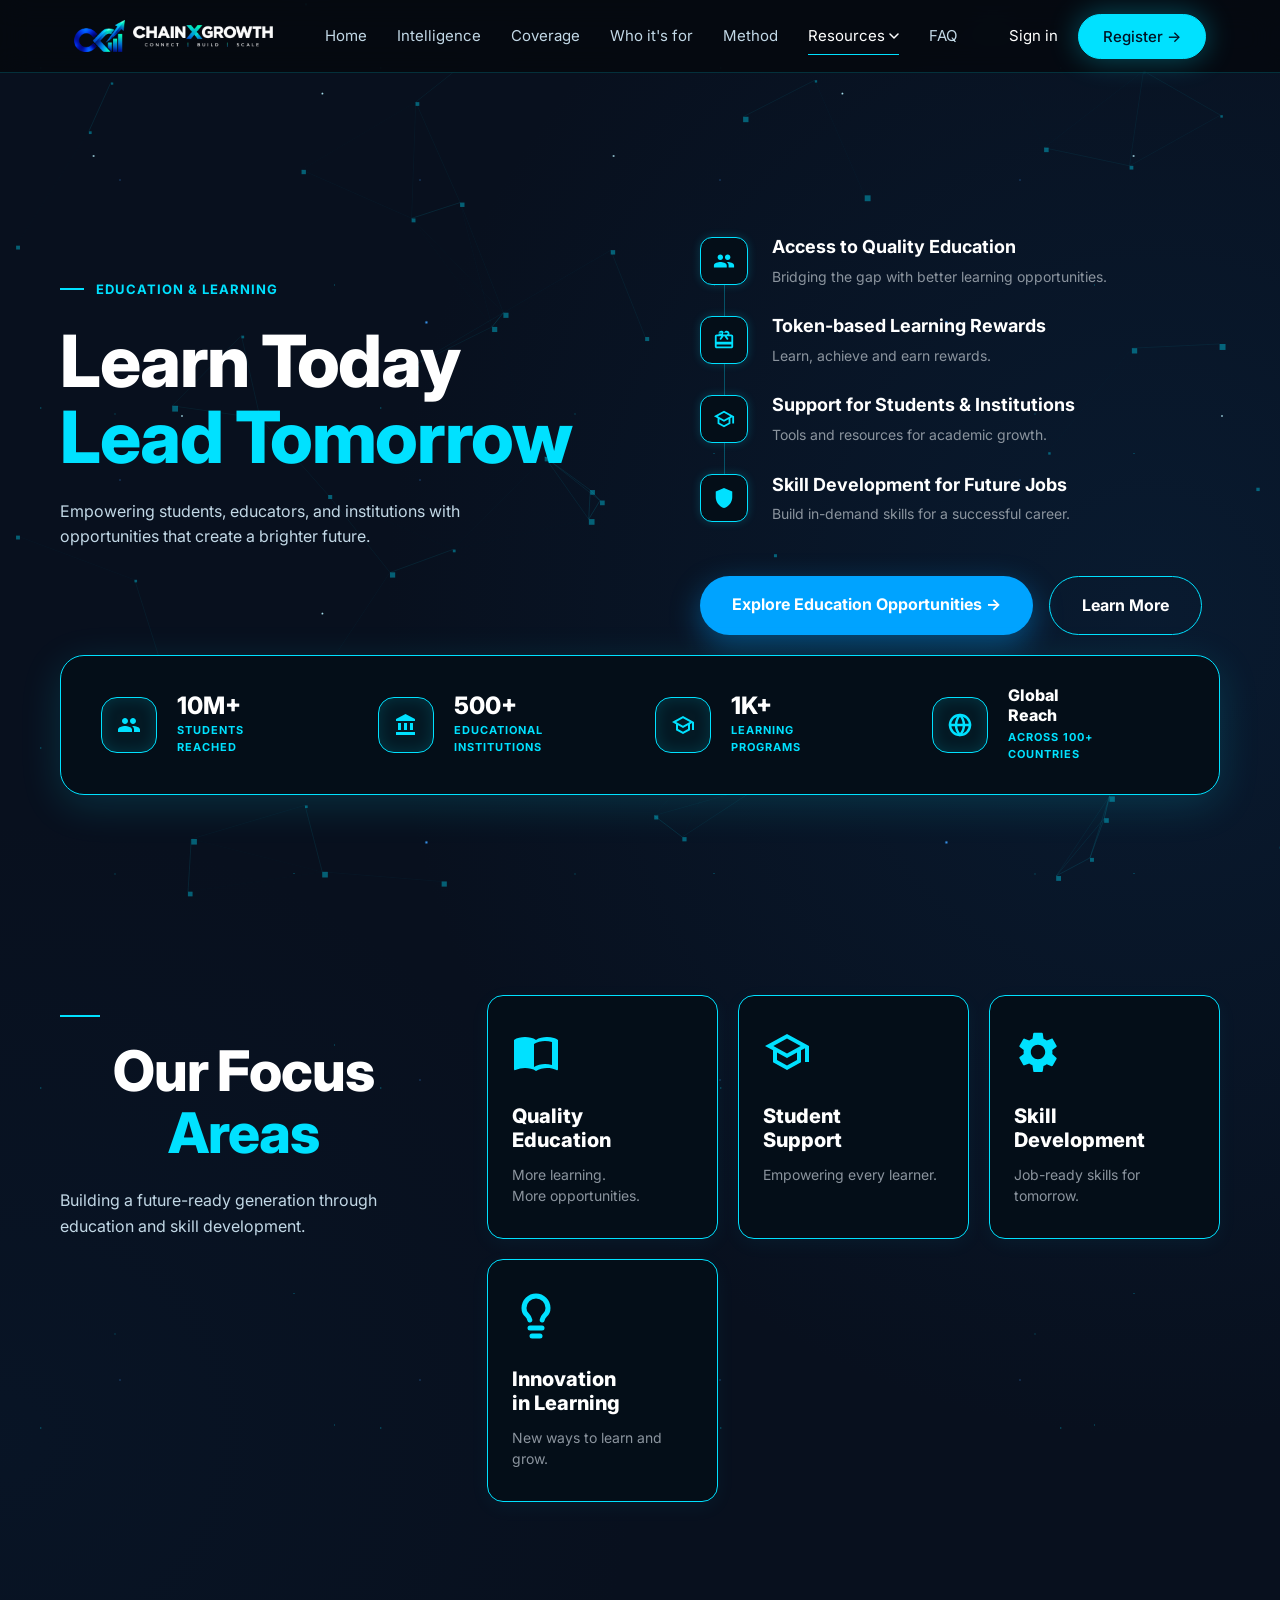
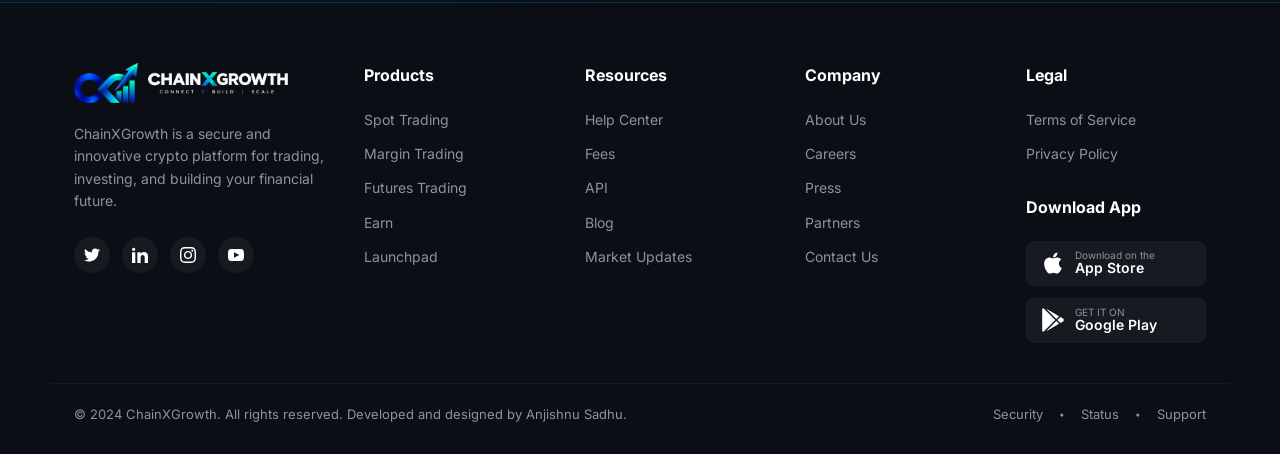
==== commit b0f8c33e: "Updated code" ====
--- a/blockwatch-ai/education.html
+++ b/blockwatch-ai/education.html
@@ -379,13 +379,13 @@
             <div style="flex:1; min-width: 150px;">
                 <h4 style="color:#fff; font-weight:700; font-size:16px; margin:0 0 20px;">Products</h4>
                 <ul style="list-style:none; padding:0; margin:0; display:flex; flex-direction:column; gap:12px;">
-                    <li><a href="index.html" style="color:#8b949e; font-size:14px; text-decoration:none; transition: color 0.2s;"
+                    <li><a href="https://chainxgrowth.com/register" style="color:#8b949e; font-size:14px; text-decoration:none; transition: color 0.2s;"
                             onmouseover="this.style.color='#fff'" onmouseout="this.style.color='#8b949e'">Spot
                             Trading</a></li>
-                    <li><a href="index.html" style="color:#8b949e; font-size:14px; text-decoration:none; transition: color 0.2s;"
+                    <li><a href="https://chainxgrowth.com/register" style="color:#8b949e; font-size:14px; text-decoration:none; transition: color 0.2s;"
                             onmouseover="this.style.color='#fff'" onmouseout="this.style.color='#8b949e'">Margin
                             Trading</a></li>
-                    <li><a href="index.html" style="color:#8b949e; font-size:14px; text-decoration:none; transition: color 0.2s;"
+                    <li><a href="https://chainxgrowth.com/register" style="color:#8b949e; font-size:14px; text-decoration:none; transition: color 0.2s;"
                             onmouseover="this.style.color='#fff'" onmouseout="this.style.color='#8b949e'">Futures
                             Trading</a></li>
                     <li><a href="index.html" style="color:#8b949e; font-size:14px; text-decoration:none; transition: color 0.2s;"
@@ -428,7 +428,7 @@
                     <li><a href="index.html" style="color:#8b949e; font-size:14px; text-decoration:none; transition: color 0.2s;"
                             onmouseover="this.style.color='#fff'" onmouseout="this.style.color='#8b949e'">Partners</a>
                     </li>
-                    <li><a href="index.html" style="color:#8b949e; font-size:14px; text-decoration:none; transition: color 0.2s;"
+                    <li><a href="mailto:info@chainxgrowth.com" style="color:#8b949e; font-size:14px; text-decoration:none; transition: color 0.2s;"
                             onmouseover="this.style.color='#fff'" onmouseout="this.style.color='#8b949e'">Contact Us</a>
                     </li>
                 </ul>
@@ -451,9 +451,9 @@
                         style="display:flex; align-items:center; gap:10px; background:#161b22; padding:8px 14px; border-radius:8px; text-decoration:none; color:#fff; border: 1px solid transparent; transition: border 0.2s;"
                         onmouseover="this.style.borderColor='rgba(0,225,255,0.3)'"
                         onmouseout="this.style.borderColor='transparent'">
-                        <svg width="24" height="24" viewBox="0 0 24 24" fill="currentColor">
+                        <svg width="24" height="24" viewBox="0 0 384 512" fill="currentColor" style="flex-shrink: 0;">
                             <path
-                                d="M17.05 20.28c-.98.95-2.05 1.8-3.08 1.8-1.09 0-1.46-.66-2.67-.66-1.2 0-1.63.63-2.65.66-1.07.03-2.28-.95-3.23-2.01-1.9-2.08-3.26-5.83-2.31-8.52.47-1.32 1.35-2.4 2.5-3.03 1.08-.59 2.22-.64 2.76-.64 1.17 0 2.22.69 2.9.69.7 0 1.94-.78 3.29-.69 1.36.08 2.56.57 3.31 1.48-2.73 1.44-2.27 5.16.5 6.33-.67 1.76-1.52 3.51-2.86 4.59zm-3.69-11.8c.61-.75.98-1.74.88-2.73-.83.05-1.92.59-2.58 1.34-.55.62-1.01 1.64-.88 2.61.94.09 1.95-.49 2.58-1.22z" />
+                                d="M318.7 268.7c-.2-36.7 16.4-64.4 50-84.8-18.8-26.9-47.2-41.7-84.7-44.6-35.5-2.8-74.3 20.7-88.5 20.7-15 0-49.4-19.7-76.4-19.7C63.3 141.2 4 184.8 4 273.5q0 39.3 14.4 81.2c12.8 36.7 59 126.7 107.2 125.2 25.2-.6 43-17.9 75.8-17.9 31.8 0 48.3 17.9 76.4 17.9 48.6-.7 90.4-82.5 102.6-119.3-65.2-30.7-61.7-90-61.7-91.9zm-56.6-164.2c27.3-32.4 24.8-61.9 24-72.5-24.1 1.4-52 16.4-67.9 34.9-17.5 19.8-27.8 44.3-25.6 71.9 26.1 2 49.9-11.4 69.5-34.3z" />
                         </svg>
                         <div style="display:flex; flex-direction:column;">
                             <span style="font-size:10px; color:#8b949e; line-height:1;">Download on the</span>
@@ -464,7 +464,7 @@
                         style="display:flex; align-items:center; gap:10px; background:#161b22; padding:8px 14px; border-radius:8px; text-decoration:none; color:#fff; border: 1px solid transparent; transition: border 0.2s;"
                         onmouseover="this.style.borderColor='rgba(0,225,255,0.3)'"
                         onmouseout="this.style.borderColor='transparent'">
-                        <svg width="24" height="24" viewBox="0 0 512 512" fill="currentColor">
+                        <svg width="24" height="24" viewBox="0 0 512 512" fill="currentColor" style="flex-shrink: 0;">
                             <path
                                 d="M325.3 234.3L104.6 13l280.8 161.2-60.1 60.1zM47 0C34 6.8 25.3 19.2 25.3 35.3v441.3c0 16.1 8.7 28.5 21.7 35.3l256.6-256L47 0zm425.2 225.6l-58.9-34.1-65.7 64.5 65.7 64.5 60.1-34.1c18-14.3 18-46.5-1.2-60.8zM104.6 499l280.8-161.2-60.1-60.1L104.6 499z" />
                         </svg>
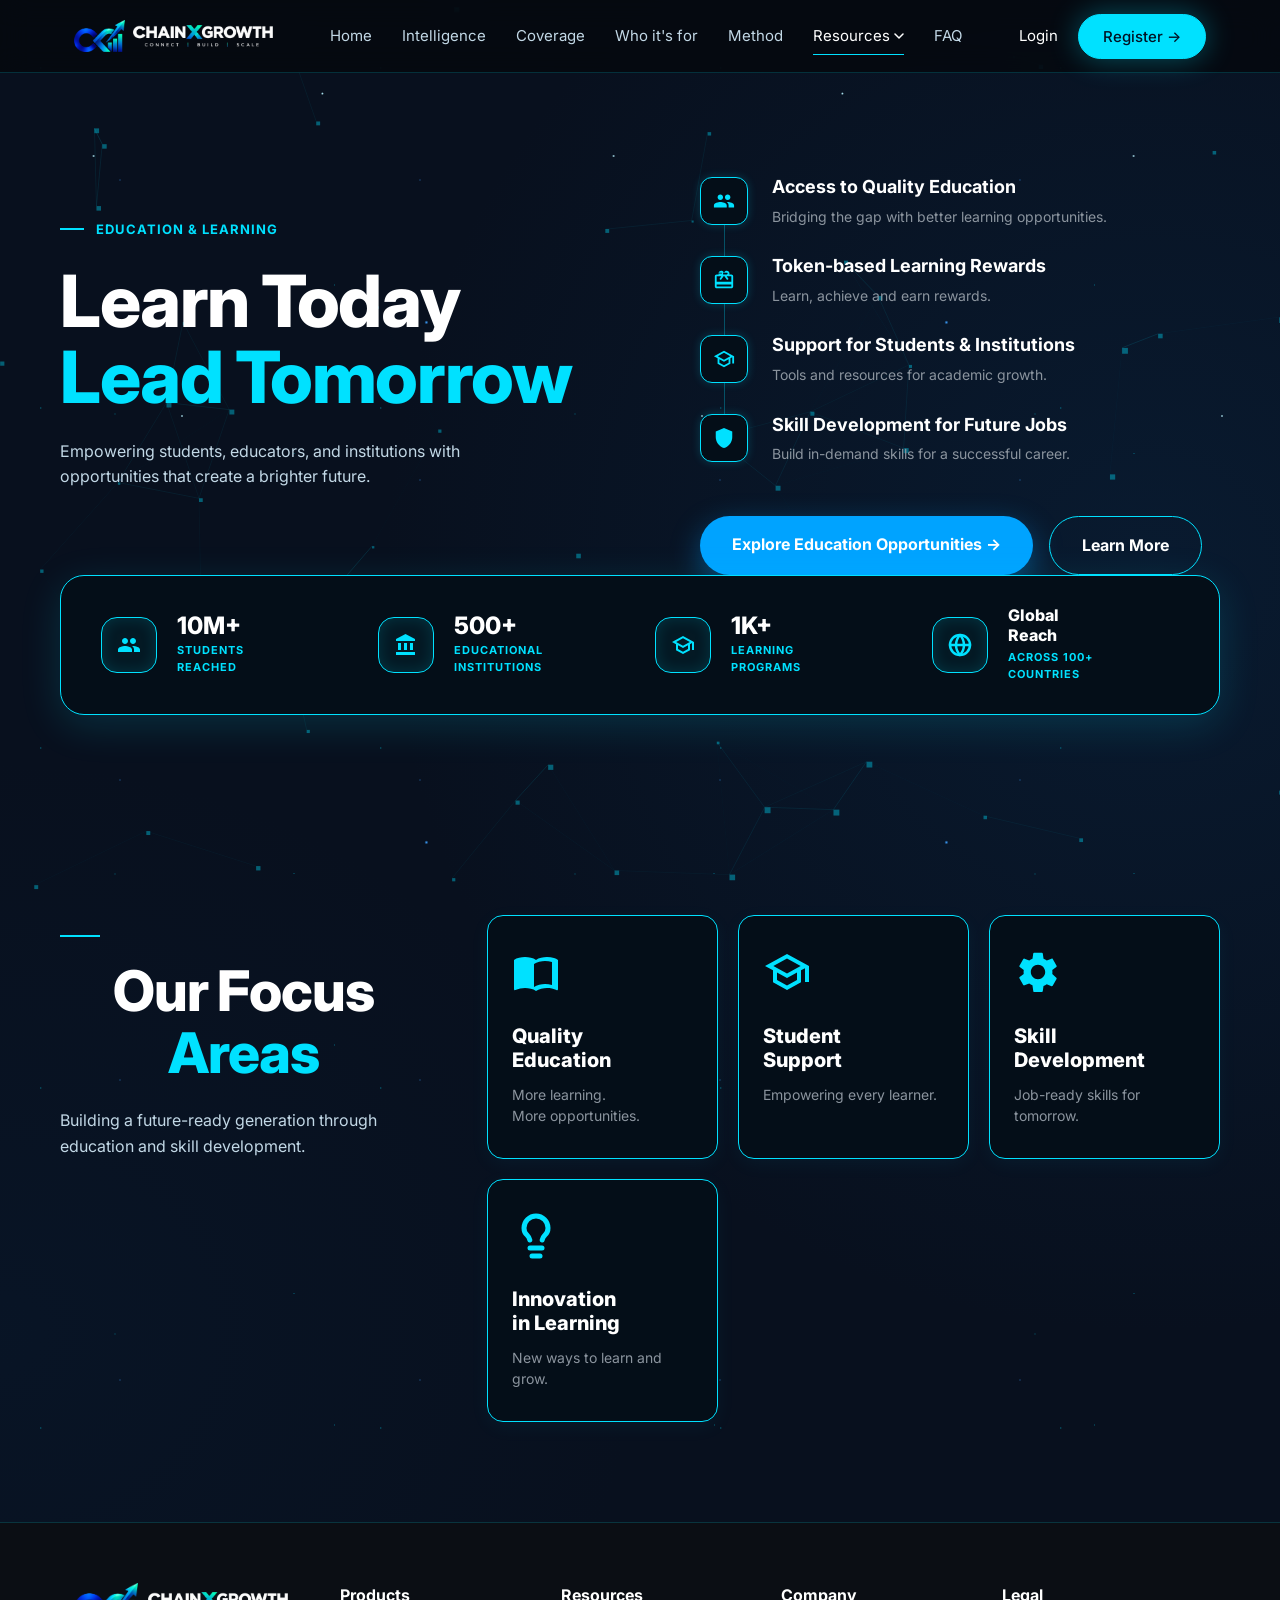
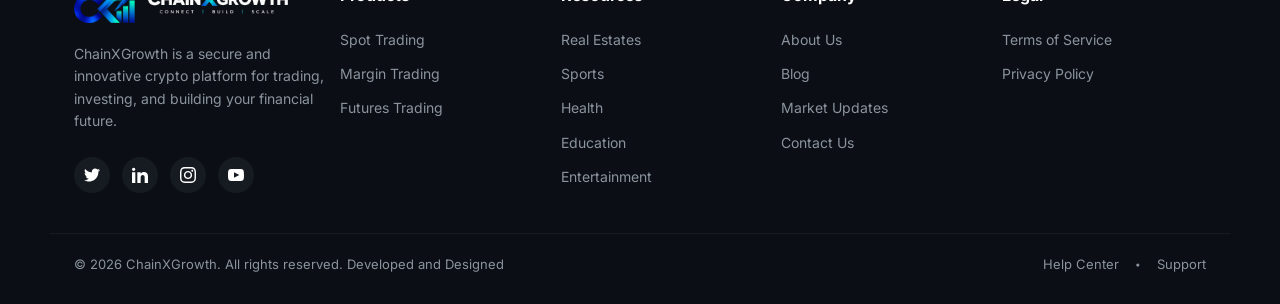
==== commit ca6239d9: "Updated code" ====
--- a/blockwatch-ai/education.html
+++ b/blockwatch-ai/education.html
@@ -10,7 +10,7 @@
     <meta name="theme-color" content="#08101e">
     <meta property="og:title" content="ChainXGrowth — the mind that reads Bitcoin">
     <meta property="og:description" content="Sourced, on-chain intelligence. Information only — not financial advice.">
-    <link rel="icon" href="assets/favicon_padded2.png" type="image/png">
+    <link rel="icon" href="assets/favicon_light.png" type="image/png">
     <link rel="preconnect" href="https://fonts.googleapis.com">
     <link rel="preconnect" href="https://fonts.gstatic.com" crossorigin>
     <link
@@ -35,32 +35,39 @@
     <link rel="stylesheet" href="css/responsive.css">
     <style>
         @media (max-width: 768px) {
-            h1 { font-size: 42px !important; }
-            h2 { font-size: 36px !important; }
-            
+            h1 {
+                font-size: 42px !important;
+            }
+
+            h2 {
+                font-size: 36px !important;
+            }
+
             .stats-box {
                 padding: 24px !important;
                 margin-top: -30px !important;
             }
-            .stats-box > div {
+
+            .stats-box>div {
                 flex-basis: 100% !important;
                 min-width: 100% !important;
             }
+
             .stats-box .divider {
                 display: none !important;
             }
-            
+
             a.pill-item {
                 width: 100% !important;
                 text-align: center !important;
                 box-sizing: border-box;
             }
-            
+
             .wrap[style*="gap:60px"],
             .wrap[style*="gap: 60px"] {
                 gap: 30px !important;
             }
-            
+
             .pill-item p {
                 font-size: 13px !important;
             }
@@ -79,199 +86,331 @@
             <div class="links"><a href="index.html">Home</a><a href="index.html#fabric">Intelligence</a><a
                     href="index.html#vantage">Coverage</a><a href="index.html#teams">Who it's for</a><a
                     href="index.html#method">Method</a><!-- <a href="#pricing">Pricing</a> -->
-                    <div class="res-dropdown" style="position:relative; display:flex; align-items:center;" tabindex="0">
-                        <a href="javascript:void(0)" data-toggle="true" class="on" style="display:flex; align-items:center; gap:4px; padding-bottom:6px;">Resources <svg width="10" height="6" viewBox="0 0 10 6" fill="none"><path d="M1 1L5 5L9 1" stroke="currentColor" stroke-width="1.5" stroke-linecap="round" stroke-linejoin="round"/></svg></a>
-                        <div class="dropdown-content" style="position:absolute; top:calc(100% + 5px); left:50%; transform:translateX(-50%); background:#0b111a; border:1px solid rgba(255,255,255,0.05); border-radius:12px; min-width:200px; box-shadow:0 10px 40px rgba(0,0,0,0.5); display:none; flex-direction:column; padding:8px; z-index:100;">
-                            <a href="real-estates.html" class="res-item" style="display:flex; align-items:center; gap:12px; padding:10px 12px; color:#c2d8e6; text-decoration:none; border-radius:8px; transition: background 0.2s, color 0.2s; border:none; border-bottom:none;">
-                                <div style="width:32px; height:32px; border-radius:8px; background:#1e293b; display:flex; justify-content:center; align-items:center; color:#3a9bf8;">
-                                    <svg width="16" height="16" viewBox="0 0 24 24" fill="none" stroke="currentColor" stroke-width="2" stroke-linecap="round" stroke-linejoin="round"><path d="M3 9l9-7 9 7v11a2 2 0 0 1-2 2H5a2 2 0 0 1-2-2z"></path><polyline points="9 22 9 12 15 12 15 22"></polyline></svg>
-                                </div>
-                                <span style="font-weight:500; font-size:14.5px;">Real Estates</span>
-                            </a>
-                            <a href="sports.html" class="res-item" style="display:flex; align-items:center; gap:12px; padding:10px 12px; color:#c2d8e6; text-decoration:none; border-radius:8px; transition: background 0.2s, color 0.2s; border:none; border-bottom:none;">
-                                <div style="width:32px; height:32px; border-radius:8px; background:#1e293b; display:flex; justify-content:center; align-items:center; color:#3a9bf8;">
-                                    <svg width="16" height="16" viewBox="0 0 24 24" fill="none" stroke="currentColor" stroke-width="2" stroke-linecap="round" stroke-linejoin="round"><path d="M6 9H4.5a2.5 2.5 0 0 1 0-5H6"></path><path d="M18 9h1.5a2.5 2.5 0 0 0 0-5H18"></path><path d="M4 22h16"></path><path d="M10 14.66V17c0 .55-.47.98-.97 1.21C7.85 18.75 7 20.24 7 22"></path><path d="M14 14.66V17c0 .55.47.98.97 1.21C16.15 18.75 17 20.24 17 22"></path><path d="M18 2H6v7a6 6 0 0 0 12 0V2Z"></path></svg>
-                                </div>
-                                <span style="font-weight:500; font-size:14.5px;">Sports</span>
-                            </a>
-                            <a href="health.html" class="res-item" style="display:flex; align-items:center; gap:12px; padding:10px 12px; color:#c2d8e6; text-decoration:none; border-radius:8px; transition: background 0.2s, color 0.2s; border:none; border-bottom:none;">
-                                <div style="width:32px; height:32px; border-radius:8px; background:#1e293b; display:flex; justify-content:center; align-items:center; color:#3a9bf8;">
-                                    <svg width="16" height="16" viewBox="0 0 24 24" fill="none" stroke="currentColor" stroke-width="2" stroke-linecap="round" stroke-linejoin="round"><path d="M19 14c1.49-1.46 3-3.21 3-5.5A5.5 5.5 0 0 0 16.5 3c-1.76 0-3 .5-4.5 2-1.5-1.5-2.74-2-4.5-2A5.5 5.5 0 0 0 2 8.5c0 2.3 1.5 4.05 3 5.5l7 7Z"></path><path d="M3.22 12H9.5l.5-1 2 4.5 2-7 1.5 3.5h5.27"></path></svg>
-                                </div>
-                                <span style="font-weight:500; font-size:14.5px;">Health</span>
-                            </a>
-                            <a href="education.html" class="res-item" style="display:flex; align-items:center; gap:12px; padding:10px 12px; color:#c2d8e6; text-decoration:none; border-radius:8px; transition: background 0.2s, color 0.2s; border:none; border-bottom:none;">
-                                <div style="width:32px; height:32px; border-radius:8px; background:#1e293b; display:flex; justify-content:center; align-items:center; color:#3a9bf8;">
-                                    <svg width="16" height="16" viewBox="0 0 24 24" fill="none" stroke="currentColor" stroke-width="2" stroke-linecap="round" stroke-linejoin="round"><path d="M22 10v6M2 10l10-5 10 5-10 5z"></path><path d="M6 12v5c3 3 9 3 12 0v-5"></path></svg>
-                                </div>
-                                <span style="font-weight:500; font-size:14.5px;">Education</span>
-                            </a>
-                            <a href="entertainment.html" class="res-item" style="display:flex; align-items:center; gap:12px; padding:10px 12px; color:#c2d8e6; text-decoration:none; border-radius:8px; transition: background 0.2s, color 0.2s; border:none; border-bottom:none;">
-                                <div style="width:32px; height:32px; border-radius:8px; background:#1e293b; display:flex; justify-content:center; align-items:center; color:#3a9bf8;">
-                                    <svg width="16" height="16" viewBox="0 0 24 24" fill="none" stroke="currentColor" stroke-width="2" stroke-linecap="round" stroke-linejoin="round"><rect width="20" height="20" x="2" y="2" rx="2.18" ry="2.18"></rect><line x1="7" x2="7" y1="2" y2="22"></line><line x1="17" x2="17" y1="2" y2="22"></line><line x1="2" x2="7" y1="12" y2="12"></line><line x1="2" x2="7" y1="7" y2="7"></line><line x1="2" x2="7" y1="17" y2="17"></line><line x1="17" x2="22" y1="12" y2="12"></line><line x1="17" x2="22" y1="7" y2="7"></line><line x1="17" x2="22" y1="17" y2="17"></line></svg>
-                                </div>
-                                <span style="font-weight:500; font-size:14.5px;">Entertainment</span>
-                            </a>
-                        </div>
-                    </div><a
-                    href="#faq">FAQ</a></div>
-            <div class="navr"><a class="si" href="index.html">Sign in</a><a class="btn pri" href="#pricing">Register →</a><button
-                    class="menu" aria-label="Open menu" aria-expanded="false"><span></span><span></span></button></div>
+                <div class="res-dropdown" style="position:relative; display:flex; align-items:center;" tabindex="0">
+                    <a href="javascript:void(0)" data-toggle="true" class="on"
+                        style="display:flex; align-items:center; gap:4px; padding-bottom:6px;">Resources <svg width="10"
+                            height="6" viewBox="0 0 10 6" fill="none">
+                            <path d="M1 1L5 5L9 1" stroke="currentColor" stroke-width="1.5" stroke-linecap="round"
+                                stroke-linejoin="round" />
+                        </svg></a>
+                    <div class="dropdown-content"
+                        style="position:absolute; top:calc(100% + 5px); left:50%; transform:translateX(-50%); background:#0b111a; border:1px solid rgba(255,255,255,0.05); border-radius:12px; min-width:200px; box-shadow:0 10px 40px rgba(0,0,0,0.5); display:none; flex-direction:column; padding:8px; z-index:100;">
+                        <a href="real-estates.html" class="res-item"
+                            style="display:flex; align-items:center; gap:12px; padding:10px 12px; color:#c2d8e6; text-decoration:none; border-radius:8px; transition: background 0.2s, color 0.2s; border:none; border-bottom:none;">
+                            <div
+                                style="width:32px; height:32px; border-radius:8px; background:#1e293b; display:flex; justify-content:center; align-items:center; color:#3a9bf8;">
+                                <svg width="16" height="16" viewBox="0 0 24 24" fill="none" stroke="currentColor"
+                                    stroke-width="2" stroke-linecap="round" stroke-linejoin="round">
+                                    <path d="M3 9l9-7 9 7v11a2 2 0 0 1-2 2H5a2 2 0 0 1-2-2z"></path>
+                                    <polyline points="9 22 9 12 15 12 15 22"></polyline>
+                                </svg>
+                            </div>
+                            <span style="font-weight:500; font-size:14.5px;">Real Estates</span>
+                        </a>
+                        <a href="sports.html" class="res-item"
+                            style="display:flex; align-items:center; gap:12px; padding:10px 12px; color:#c2d8e6; text-decoration:none; border-radius:8px; transition: background 0.2s, color 0.2s; border:none; border-bottom:none;">
+                            <div
+                                style="width:32px; height:32px; border-radius:8px; background:#1e293b; display:flex; justify-content:center; align-items:center; color:#3a9bf8;">
+                                <svg width="16" height="16" viewBox="0 0 24 24" fill="none" stroke="currentColor"
+                                    stroke-width="2" stroke-linecap="round" stroke-linejoin="round">
+                                    <path d="M6 9H4.5a2.5 2.5 0 0 1 0-5H6"></path>
+                                    <path d="M18 9h1.5a2.5 2.5 0 0 0 0-5H18"></path>
+                                    <path d="M4 22h16"></path>
+                                    <path d="M10 14.66V17c0 .55-.47.98-.97 1.21C7.85 18.75 7 20.24 7 22"></path>
+                                    <path d="M14 14.66V17c0 .55.47.98.97 1.21C16.15 18.75 17 20.24 17 22"></path>
+                                    <path d="M18 2H6v7a6 6 0 0 0 12 0V2Z"></path>
+                                </svg>
+                            </div>
+                            <span style="font-weight:500; font-size:14.5px;">Sports</span>
+                        </a>
+                        <a href="health.html" class="res-item"
+                            style="display:flex; align-items:center; gap:12px; padding:10px 12px; color:#c2d8e6; text-decoration:none; border-radius:8px; transition: background 0.2s, color 0.2s; border:none; border-bottom:none;">
+                            <div
+                                style="width:32px; height:32px; border-radius:8px; background:#1e293b; display:flex; justify-content:center; align-items:center; color:#3a9bf8;">
+                                <svg width="16" height="16" viewBox="0 0 24 24" fill="none" stroke="currentColor"
+                                    stroke-width="2" stroke-linecap="round" stroke-linejoin="round">
+                                    <path
+                                        d="M19 14c1.49-1.46 3-3.21 3-5.5A5.5 5.5 0 0 0 16.5 3c-1.76 0-3 .5-4.5 2-1.5-1.5-2.74-2-4.5-2A5.5 5.5 0 0 0 2 8.5c0 2.3 1.5 4.05 3 5.5l7 7Z">
+                                    </path>
+                                    <path d="M3.22 12H9.5l.5-1 2 4.5 2-7 1.5 3.5h5.27"></path>
+                                </svg>
+                            </div>
+                            <span style="font-weight:500; font-size:14.5px;">Health</span>
+                        </a>
+                        <a href="education.html" class="res-item"
+                            style="display:flex; align-items:center; gap:12px; padding:10px 12px; color:#c2d8e6; text-decoration:none; border-radius:8px; transition: background 0.2s, color 0.2s; border:none; border-bottom:none;">
+                            <div
+                                style="width:32px; height:32px; border-radius:8px; background:#1e293b; display:flex; justify-content:center; align-items:center; color:#3a9bf8;">
+                                <svg width="16" height="16" viewBox="0 0 24 24" fill="none" stroke="currentColor"
+                                    stroke-width="2" stroke-linecap="round" stroke-linejoin="round">
+                                    <path d="M22 10v6M2 10l10-5 10 5-10 5z"></path>
+                                    <path d="M6 12v5c3 3 9 3 12 0v-5"></path>
+                                </svg>
+                            </div>
+                            <span style="font-weight:500; font-size:14.5px;">Education</span>
+                        </a>
+                        <a href="entertainment.html" class="res-item"
+                            style="display:flex; align-items:center; gap:12px; padding:10px 12px; color:#c2d8e6; text-decoration:none; border-radius:8px; transition: background 0.2s, color 0.2s; border:none; border-bottom:none;">
+                            <div
+                                style="width:32px; height:32px; border-radius:8px; background:#1e293b; display:flex; justify-content:center; align-items:center; color:#3a9bf8;">
+                                <svg width="16" height="16" viewBox="0 0 24 24" fill="none" stroke="currentColor"
+                                    stroke-width="2" stroke-linecap="round" stroke-linejoin="round">
+                                    <rect width="20" height="20" x="2" y="2" rx="2.18" ry="2.18"></rect>
+                                    <line x1="7" x2="7" y1="2" y2="22"></line>
+                                    <line x1="17" x2="17" y1="2" y2="22"></line>
+                                    <line x1="2" x2="7" y1="12" y2="12"></line>
+                                    <line x1="2" x2="7" y1="7" y2="7"></line>
+                                    <line x1="2" x2="7" y1="17" y2="17"></line>
+                                    <line x1="17" x2="22" y1="12" y2="12"></line>
+                                    <line x1="17" x2="22" y1="7" y2="7"></line>
+                                    <line x1="17" x2="22" y1="17" y2="17"></line>
+                                </svg>
+                            </div>
+                            <span style="font-weight:500; font-size:14.5px;">Entertainment</span>
+                        </a>
+                    </div>
+                </div><a href="#faq">FAQ</a>
+            </div>
+            <div class="navr"><a class="si" href="https://chainxgrowth.com/login">Login</a><a class="btn pri"
+                    href="https://chainxgrowth.com/register">Register →</a><button class="menu" aria-label="Open menu"
+                    aria-expanded="false"><span></span><span></span></button></div>
         </div>
     </nav>
 
-        <main id="main">
-        <section style="position:relative; width:100%; padding: 160px 0 80px; display:flex; overflow:hidden;">
+    <main id="main">
+        <section style="position:relative; width:100%; padding: 100px 0 60px; display:flex; overflow:hidden;">
             <!-- Background Image -->
             <!-- Background Removed -->
             <!-- Gradient Overlay -->
             <!-- Gradient Overlay Removed to show background -->
-            
-            <div class="wrap" style="position:relative; z-index:2; display:flex; flex-direction:row; flex-wrap:wrap; align-items:center; justify-content:space-between; gap:40px; width:100%; max-width:1200px; margin: 0 auto; padding:0 20px;">
-<div style="flex: 1 1 500px; max-width:600px;">
-                
-                <div style="display:flex; align-items:center; gap:12px; margin-bottom:24px;">
-                    <div style="width:24px; height:2px; background:var(--cy);"></div>
-                    <span style="color:var(--cy); font-size:13px; font-weight:700; letter-spacing:1px; text-transform:uppercase;">Education & Learning</span>
-                </div>
-                
-                <h1 style="font-family:var(--sans); font-size:72px; font-weight:800; line-height:1.05; margin-bottom:24px; color:#fff;">
-                    Learn Today<br>
-                    <span style="color:#00e1ff;">Lead Tomorrow</span>
-                </h1>
-                
-                <p style="color:#c2d8e6; font-size:16px; line-height:1.6; max-width:600px; margin-bottom:40px;">
-                    Empowering students, educators, and institutions with<br>opportunities that create a brighter future.
-                </p>
-                
-                </div>
-<div style="flex: 1 1 400px; max-width:600px;">
-<!-- Timeline / Vertical List -->
-                <div style="display:flex; flex-direction:column; gap:24px; position:relative; margin-bottom:50px;">
-                    <!-- Vertical connecting line -->
-                    <div style="position:absolute; left:24px; top:24px; bottom:24px; width:1px; background:rgba(0,225,255,0.3); z-index:0;"></div>
-    
-                    <!-- Item 1 -->
-                    <div class="pill-item" style="display:flex; align-items:center; gap:24px; position:relative; z-index:1;">
-                        <div style="width:48px; height:48px; border-radius:12px; border:1px solid #00e1ff; display:flex; justify-content:center; align-items:center; color:#00e1ff; background:#040e18; flex-shrink:0; box-shadow: 0 0 10px rgba(0,225,255,0.2);">
-                            <svg width="22" height="22" viewBox="0 0 24 24" fill="currentColor"><path d="M16 11c1.66 0 2.99-1.34 2.99-3S17.66 5 16 5c-1.66 0-3 1.34-3 3s1.34 3 3 3zm-8 0c1.66 0 2.99-1.34 2.99-3S9.66 5 8 5C6.34 5 5 6.34 5 8s1.34 3 3 3zm0 2c-2.33 0-7 1.17-7 3.5V19h14v-2.5c0-2.33-4.67-3.5-7-3.5zm8 0c-.29 0-.62.02-.97.05 1.16.84 1.97 1.97 1.97 3.45V19h6v-2.5c0-2.33-4.67-3.5-7-3.5z"/></svg>
-                        </div>
-                        <div>
-                            <h4 style="color:#fff; font-size:18px; font-weight:700; font-family:var(--sans); margin:0 0 4px;">Access to Quality Education</h4>
-                            <p style="color:#8b949e; font-size:14px; margin:0;">Bridging the gap with better learning opportunities.</p>
-                        </div>
-                    </div>
-    
-                    <!-- Item 2 -->
-                    <div class="pill-item" style="display:flex; align-items:center; gap:24px; position:relative; z-index:1;">
-                        <div style="width:48px; height:48px; border-radius:12px; border:1px solid #00e1ff; display:flex; justify-content:center; align-items:center; color:#00e1ff; background:#040e18; flex-shrink:0; box-shadow: 0 0 10px rgba(0,225,255,0.2);">
-                            <svg width="22" height="22" viewBox="0 0 24 24" fill="currentColor"><path d="M20 6h-2.18c.11-.31.18-.65.18-1 0-1.66-1.34-3-3-3-1.05 0-1.96.54-2.5 1.35l-.5.67-.5-.68C10.96 2.54 10.05 2 9 2 7.34 2 6 3.34 6 5c0 .35.07.69.18 1H4c-1.11 0-1.99.89-1.99 2L2 19c0 1.11.89 2 2 2h16c1.11 0 2-.89 2-2V8c0-1.11-.89-2-2-2zm-5-2c.55 0 1 .45 1 1s-.45 1-1 1h-4v-2h4zM9 4c.55 0 1 .45 1 1h-4c0-.55.45-1 1-1zm11 15H4v-2h16v2zm0-5H4V8h5.08L7 10.83 8.62 12 11 8.76l1-1.36 1 1.36L15.38 12 17 10.83 14.92 8H20v6z"/></svg> <!-- Gift -->
-                        </div>
-                        <div>
-                            <h4 style="color:#fff; font-size:18px; font-weight:700; font-family:var(--sans); margin:0 0 4px;">Token-based Learning Rewards</h4>
-                            <p style="color:#8b949e; font-size:14px; margin:0;">Learn, achieve and earn rewards.</p>
-                        </div>
-                    </div>
-    
-                    <!-- Item 3 -->
-                    <div class="pill-item" style="display:flex; align-items:center; gap:24px; position:relative; z-index:1;">
-                        <div style="width:48px; height:48px; border-radius:12px; border:1px solid #00e1ff; display:flex; justify-content:center; align-items:center; color:#00e1ff; background:#040e18; flex-shrink:0; box-shadow: 0 0 10px rgba(0,225,255,0.2);">
-                            <svg width="22" height="22" viewBox="0 0 24 24" fill="currentColor"><path d="M12 3L1 9l4 2.18v6L12 21l7-3.82v-6l2-1.09V17h2V9L12 3zm6.82 6L12 12.72 5.18 9 12 5.28 18.82 9zM17 15.99l-5 2.73-5-2.73v-3.72L12 15l5-2.73v3.72z"/></svg> <!-- Graduation Cap -->
-                        </div>
-                        <div>
-                            <h4 style="color:#fff; font-size:18px; font-weight:700; font-family:var(--sans); margin:0 0 4px;">Support for Students & Institutions</h4>
-                            <p style="color:#8b949e; font-size:14px; margin:0;">Tools and resources for academic growth.</p>
-                        </div>
-                    </div>
-    
-                    <!-- Item 4 -->
-                    <div class="pill-item" style="display:flex; align-items:center; gap:24px; position:relative; z-index:1;">
-                        <div style="width:48px; height:48px; border-radius:12px; border:1px solid #00e1ff; display:flex; justify-content:center; align-items:center; color:#00e1ff; background:#040e18; flex-shrink:0; box-shadow: 0 0 10px rgba(0,225,255,0.2);">
-                            <svg width="22" height="22" viewBox="0 0 24 24" fill="currentColor"><path d="M12 1L3 5v6c0 5.55 3.84 10.74 9 12 5.16-1.26 9-6.45 9-12V5l-9-4z"/></svg> <!-- Shield -->
-                        </div>
-                        <div>
-                            <h4 style="color:#fff; font-size:18px; font-weight:700; font-family:var(--sans); margin:0 0 4px;">Skill Development for Future Jobs</h4>
-                            <p style="color:#8b949e; font-size:14px; margin:0;">Build in-demand skills for a successful career.</p>
-                        </div>
-                    </div>
-                </div>
-                
-                <div style="display:flex; gap:16px; flex-wrap:wrap; margin-top:20px;">
-                    <a href="#" class="pill-item" style="display:inline-block; background:#00a3ff; color:#fff; font-weight:700; font-size:16px; padding:16px 32px; border-radius:99px; text-decoration:none; box-shadow:0 10px 30px rgba(0,163,255,0.4); transition: transform 0.2s, box-shadow 0.2s;" onmouseover="this.style.transform='translateY(-2px)'; this.style.boxShadow='0 15px 40px rgba(0,163,255,0.6)';" onmouseout="this.style.transform='translateY(0)'; this.style.boxShadow='0 10px 30px rgba(0,163,255,0.4)';">
-                        Explore Education Opportunities &rarr;
-                    </a>
-                    <a href="#" class="pill-item" style="display:inline-block; background:transparent; border:1px solid #00e1ff; color:#fff; font-weight:700; font-size:16px; padding:16px 32px; border-radius:99px; text-decoration:none; transition: background 0.2s;" onmouseover="this.style.background='rgba(0,225,255,0.1)';" onmouseout="this.style.background='transparent';">
-                        Learn More
-                    </a>
-                </div>
-                
-            </div>
-                </section>
+
+            <div class="wrap"
+                style="position:relative; z-index:2; display:flex; flex-direction:row; flex-wrap:wrap; align-items:center; justify-content:space-between; gap:40px; width:100%; max-width:1200px; margin: 0 auto; padding:0 20px;">
+                <div style="flex: 1 1 500px; max-width:600px;">
+
+                    <div style="display:flex; align-items:center; gap:12px; margin-bottom:24px;">
+                        <div style="width:24px; height:2px; background:var(--cy);"></div>
+                        <span
+                            style="color:var(--cy); font-size:13px; font-weight:700; letter-spacing:1px; text-transform:uppercase;">Education
+                            & Learning</span>
+                    </div>
+
+                    <h1
+                        style="font-family:var(--sans); font-size:72px; font-weight:800; line-height:1.05; margin-bottom:24px; color:#fff;">
+                        Learn Today<br>
+                        <span style="color:#00e1ff;">Lead Tomorrow</span>
+                    </h1>
+
+                    <p style="color:#c2d8e6; font-size:16px; line-height:1.6; max-width:600px; margin-bottom:40px;">
+                        Empowering students, educators, and institutions with<br>opportunities that create a brighter
+                        future.
+                    </p>
+
+                </div>
+                <div style="flex: 1 1 400px; max-width:600px;">
+                    <!-- Timeline / Vertical List -->
+                    <div style="display:flex; flex-direction:column; gap:24px; position:relative; margin-bottom:50px;">
+                        <!-- Vertical connecting line -->
+                        <div
+                            style="position:absolute; left:24px; top:24px; bottom:24px; width:1px; background:rgba(0,225,255,0.3); z-index:0;">
+                        </div>
+
+                        <!-- Item 1 -->
+                        <div class="pill-item"
+                            style="display:flex; align-items:center; gap:24px; position:relative; z-index:1;">
+                            <div
+                                style="width:48px; height:48px; border-radius:12px; border:1px solid #00e1ff; display:flex; justify-content:center; align-items:center; color:#00e1ff; background:#040e18; flex-shrink:0; box-shadow: 0 0 10px rgba(0,225,255,0.2);">
+                                <svg width="22" height="22" viewBox="0 0 24 24" fill="currentColor">
+                                    <path
+                                        d="M16 11c1.66 0 2.99-1.34 2.99-3S17.66 5 16 5c-1.66 0-3 1.34-3 3s1.34 3 3 3zm-8 0c1.66 0 2.99-1.34 2.99-3S9.66 5 8 5C6.34 5 5 6.34 5 8s1.34 3 3 3zm0 2c-2.33 0-7 1.17-7 3.5V19h14v-2.5c0-2.33-4.67-3.5-7-3.5zm8 0c-.29 0-.62.02-.97.05 1.16.84 1.97 1.97 1.97 3.45V19h6v-2.5c0-2.33-4.67-3.5-7-3.5z" />
+                                </svg>
+                            </div>
+                            <div>
+                                <h4
+                                    style="color:#fff; font-size:18px; font-weight:700; font-family:var(--sans); margin:0 0 4px;">
+                                    Access to Quality Education</h4>
+                                <p style="color:#8b949e; font-size:14px; margin:0;">Bridging the gap with better
+                                    learning opportunities.</p>
+                            </div>
+                        </div>
+
+                        <!-- Item 2 -->
+                        <div class="pill-item"
+                            style="display:flex; align-items:center; gap:24px; position:relative; z-index:1;">
+                            <div
+                                style="width:48px; height:48px; border-radius:12px; border:1px solid #00e1ff; display:flex; justify-content:center; align-items:center; color:#00e1ff; background:#040e18; flex-shrink:0; box-shadow: 0 0 10px rgba(0,225,255,0.2);">
+                                <svg width="22" height="22" viewBox="0 0 24 24" fill="currentColor">
+                                    <path
+                                        d="M20 6h-2.18c.11-.31.18-.65.18-1 0-1.66-1.34-3-3-3-1.05 0-1.96.54-2.5 1.35l-.5.67-.5-.68C10.96 2.54 10.05 2 9 2 7.34 2 6 3.34 6 5c0 .35.07.69.18 1H4c-1.11 0-1.99.89-1.99 2L2 19c0 1.11.89 2 2 2h16c1.11 0 2-.89 2-2V8c0-1.11-.89-2-2-2zm-5-2c.55 0 1 .45 1 1s-.45 1-1 1h-4v-2h4zM9 4c.55 0 1 .45 1 1h-4c0-.55.45-1 1-1zm11 15H4v-2h16v2zm0-5H4V8h5.08L7 10.83 8.62 12 11 8.76l1-1.36 1 1.36L15.38 12 17 10.83 14.92 8H20v6z" />
+                                </svg> <!-- Gift -->
+                            </div>
+                            <div>
+                                <h4
+                                    style="color:#fff; font-size:18px; font-weight:700; font-family:var(--sans); margin:0 0 4px;">
+                                    Token-based Learning Rewards</h4>
+                                <p style="color:#8b949e; font-size:14px; margin:0;">Learn, achieve and earn rewards.</p>
+                            </div>
+                        </div>
+
+                        <!-- Item 3 -->
+                        <div class="pill-item"
+                            style="display:flex; align-items:center; gap:24px; position:relative; z-index:1;">
+                            <div
+                                style="width:48px; height:48px; border-radius:12px; border:1px solid #00e1ff; display:flex; justify-content:center; align-items:center; color:#00e1ff; background:#040e18; flex-shrink:0; box-shadow: 0 0 10px rgba(0,225,255,0.2);">
+                                <svg width="22" height="22" viewBox="0 0 24 24" fill="currentColor">
+                                    <path
+                                        d="M12 3L1 9l4 2.18v6L12 21l7-3.82v-6l2-1.09V17h2V9L12 3zm6.82 6L12 12.72 5.18 9 12 5.28 18.82 9zM17 15.99l-5 2.73-5-2.73v-3.72L12 15l5-2.73v3.72z" />
+                                </svg> <!-- Graduation Cap -->
+                            </div>
+                            <div>
+                                <h4
+                                    style="color:#fff; font-size:18px; font-weight:700; font-family:var(--sans); margin:0 0 4px;">
+                                    Support for Students & Institutions</h4>
+                                <p style="color:#8b949e; font-size:14px; margin:0;">Tools and resources for academic
+                                    growth.</p>
+                            </div>
+                        </div>
+
+                        <!-- Item 4 -->
+                        <div class="pill-item"
+                            style="display:flex; align-items:center; gap:24px; position:relative; z-index:1;">
+                            <div
+                                style="width:48px; height:48px; border-radius:12px; border:1px solid #00e1ff; display:flex; justify-content:center; align-items:center; color:#00e1ff; background:#040e18; flex-shrink:0; box-shadow: 0 0 10px rgba(0,225,255,0.2);">
+                                <svg width="22" height="22" viewBox="0 0 24 24" fill="currentColor">
+                                    <path d="M12 1L3 5v6c0 5.55 3.84 10.74 9 12 5.16-1.26 9-6.45 9-12V5l-9-4z" />
+                                </svg> <!-- Shield -->
+                            </div>
+                            <div>
+                                <h4
+                                    style="color:#fff; font-size:18px; font-weight:700; font-family:var(--sans); margin:0 0 4px;">
+                                    Skill Development for Future Jobs</h4>
+                                <p style="color:#8b949e; font-size:14px; margin:0;">Build in-demand skills for a
+                                    successful career.</p>
+                            </div>
+                        </div>
+                    </div>
+
+                    <div style="display:flex; gap:16px; flex-wrap:wrap; margin-top:20px;">
+                        <a href="#" class="pill-item"
+                            style="display:inline-block; background:#00a3ff; color:#fff; font-weight:700; font-size:16px; padding:16px 32px; border-radius:99px; text-decoration:none; box-shadow:0 10px 30px rgba(0,163,255,0.4); transition: transform 0.2s, box-shadow 0.2s;"
+                            onmouseover="this.style.transform='translateY(-2px)'; this.style.boxShadow='0 15px 40px rgba(0,163,255,0.6)';"
+                            onmouseout="this.style.transform='translateY(0)'; this.style.boxShadow='0 10px 30px rgba(0,163,255,0.4)';">
+                            Explore Education Opportunities &rarr;
+                        </a>
+                        <a href="#" class="pill-item"
+                            style="display:inline-block; background:transparent; border:1px solid #00e1ff; color:#fff; font-weight:700; font-size:16px; padding:16px 32px; border-radius:99px; text-decoration:none; transition: background 0.2s;"
+                            onmouseover="this.style.background='rgba(0,225,255,0.1)';"
+                            onmouseout="this.style.background='transparent';">
+                            Learn More
+                        </a>
+                    </div>
+
+                </div>
+        </section>
 
         <!-- Stats Section -->
         <section style="position:relative; z-index:10; max-width:1200px; margin:-60px auto 100px; padding:0 20px;">
-            <div class="stats-box" style="background:#040e18; border:1px solid #00e1ff; border-radius:24px; padding:30px 40px; display:flex; justify-content:space-between; align-items:center; flex-wrap:wrap; gap:30px; box-shadow:0 10px 40px rgba(0,225,255,0.15);">
-                
+            <div class="stats-box"
+                style="background:#040e18; border:1px solid #00e1ff; border-radius:24px; padding:30px 40px; display:flex; justify-content:space-between; align-items:center; flex-wrap:wrap; gap:30px; box-shadow:0 10px 40px rgba(0,225,255,0.15);">
+
                 <!-- Item 1 -->
                 <div style="display:flex; align-items:center; gap:20px; flex:1; min-width:180px;">
-                    <div style="width:56px; height:56px; border-radius:16px; border:1px solid #00e1ff; display:flex; justify-content:center; align-items:center; color:#00e1ff; background:rgba(0,225,255,0.05); flex-shrink:0; box-shadow: inset 0 0 15px rgba(0,225,255,0.15);">
-                        <svg width="24" height="24" viewBox="0 0 24 24" fill="currentColor"><path d="M16 11c1.66 0 2.99-1.34 2.99-3S17.66 5 16 5c-1.66 0-3 1.34-3 3s1.34 3 3 3zm-8 0c1.66 0 2.99-1.34 2.99-3S9.66 5 8 5C6.34 5 5 6.34 5 8s1.34 3 3 3zm0 2c-2.33 0-7 1.17-7 3.5V19h14v-2.5c0-2.33-4.67-3.5-7-3.5zm8 0c-.29 0-.62.02-.97.05 1.16.84 1.97 1.97 1.97 3.45V19h6v-2.5c0-2.33-4.67-3.5-7-3.5z"/></svg>
+                    <div
+                        style="width:56px; height:56px; border-radius:16px; border:1px solid #00e1ff; display:flex; justify-content:center; align-items:center; color:#00e1ff; background:rgba(0,225,255,0.05); flex-shrink:0; box-shadow: inset 0 0 15px rgba(0,225,255,0.15);">
+                        <svg width="24" height="24" viewBox="0 0 24 24" fill="currentColor">
+                            <path
+                                d="M16 11c1.66 0 2.99-1.34 2.99-3S17.66 5 16 5c-1.66 0-3 1.34-3 3s1.34 3 3 3zm-8 0c1.66 0 2.99-1.34 2.99-3S9.66 5 8 5C6.34 5 5 6.34 5 8s1.34 3 3 3zm0 2c-2.33 0-7 1.17-7 3.5V19h14v-2.5c0-2.33-4.67-3.5-7-3.5zm8 0c-.29 0-.62.02-.97.05 1.16.84 1.97 1.97 1.97 3.45V19h6v-2.5c0-2.33-4.67-3.5-7-3.5z" />
+                        </svg>
                     </div>
                     <div>
-                        <div style="color:#fff; font-size:24px; font-weight:800; font-family:var(--sans); margin-bottom:4px; line-height:1;">10M+</div>
-                        <div style="color:#00e1ff; font-size:11px; font-weight:700; letter-spacing:1px; text-transform:uppercase;">Students<br>Reached</div>
-                    </div>
-                </div>
-        
+                        <div
+                            style="color:#fff; font-size:24px; font-weight:800; font-family:var(--sans); margin-bottom:4px; line-height:1;">
+                            10M+</div>
+                        <div
+                            style="color:#00e1ff; font-size:11px; font-weight:700; letter-spacing:1px; text-transform:uppercase;">
+                            Students<br>Reached</div>
+                    </div>
+                </div>
+
                 <!-- Item 2 -->
                 <div style="display:flex; align-items:center; gap:20px; flex:1; min-width:180px;">
-                    <div style="width:56px; height:56px; border-radius:16px; border:1px solid #00e1ff; display:flex; justify-content:center; align-items:center; color:#00e1ff; background:rgba(0,225,255,0.05); flex-shrink:0; box-shadow: inset 0 0 15px rgba(0,225,255,0.15);">
-                        <svg width="24" height="24" viewBox="0 0 24 24" fill="currentColor"><path d="M4 10v7h3v-7H4zm6 0v7h3v-7h-3zM2 22h19v-3H2v3zm14-12v7h3v-7h-3zm-4.5-9L2 6v2h19V6l-9.5-5z"/></svg> <!-- Bank / Institution -->
+                    <div
+                        style="width:56px; height:56px; border-radius:16px; border:1px solid #00e1ff; display:flex; justify-content:center; align-items:center; color:#00e1ff; background:rgba(0,225,255,0.05); flex-shrink:0; box-shadow: inset 0 0 15px rgba(0,225,255,0.15);">
+                        <svg width="24" height="24" viewBox="0 0 24 24" fill="currentColor">
+                            <path
+                                d="M4 10v7h3v-7H4zm6 0v7h3v-7h-3zM2 22h19v-3H2v3zm14-12v7h3v-7h-3zm-4.5-9L2 6v2h19V6l-9.5-5z" />
+                        </svg> <!-- Bank / Institution -->
                     </div>
                     <div>
-                        <div style="color:#fff; font-size:24px; font-weight:800; font-family:var(--sans); margin-bottom:4px; line-height:1;">500+</div>
-                        <div style="color:#00e1ff; font-size:11px; font-weight:700; letter-spacing:1px; text-transform:uppercase;">Educational<br>Institutions</div>
-                    </div>
-                </div>
-        
+                        <div
+                            style="color:#fff; font-size:24px; font-weight:800; font-family:var(--sans); margin-bottom:4px; line-height:1;">
+                            500+</div>
+                        <div
+                            style="color:#00e1ff; font-size:11px; font-weight:700; letter-spacing:1px; text-transform:uppercase;">
+                            Educational<br>Institutions</div>
+                    </div>
+                </div>
+
                 <!-- Item 3 -->
                 <div style="display:flex; align-items:center; gap:20px; flex:1; min-width:180px;">
-                    <div style="width:56px; height:56px; border-radius:16px; border:1px solid #00e1ff; display:flex; justify-content:center; align-items:center; color:#00e1ff; background:rgba(0,225,255,0.05); flex-shrink:0; box-shadow: inset 0 0 15px rgba(0,225,255,0.15);">
-                        <svg width="24" height="24" viewBox="0 0 24 24" fill="currentColor"><path d="M12 3L1 9l4 2.18v6L12 21l7-3.82v-6l2-1.09V17h2V9L12 3zm6.82 6L12 12.72 5.18 9 12 5.28 18.82 9zM17 15.99l-5 2.73-5-2.73v-3.72L12 15l5-2.73v3.72z"/></svg> <!-- Graduation Cap -->
+                    <div
+                        style="width:56px; height:56px; border-radius:16px; border:1px solid #00e1ff; display:flex; justify-content:center; align-items:center; color:#00e1ff; background:rgba(0,225,255,0.05); flex-shrink:0; box-shadow: inset 0 0 15px rgba(0,225,255,0.15);">
+                        <svg width="24" height="24" viewBox="0 0 24 24" fill="currentColor">
+                            <path
+                                d="M12 3L1 9l4 2.18v6L12 21l7-3.82v-6l2-1.09V17h2V9L12 3zm6.82 6L12 12.72 5.18 9 12 5.28 18.82 9zM17 15.99l-5 2.73-5-2.73v-3.72L12 15l5-2.73v3.72z" />
+                        </svg> <!-- Graduation Cap -->
                     </div>
                     <div>
-                        <div style="color:#fff; font-size:24px; font-weight:800; font-family:var(--sans); margin-bottom:4px; line-height:1;">1K+</div>
-                        <div style="color:#00e1ff; font-size:11px; font-weight:700; letter-spacing:1px; text-transform:uppercase;">Learning<br>Programs</div>
-                    </div>
-                </div>
-        
+                        <div
+                            style="color:#fff; font-size:24px; font-weight:800; font-family:var(--sans); margin-bottom:4px; line-height:1;">
+                            1K+</div>
+                        <div
+                            style="color:#00e1ff; font-size:11px; font-weight:700; letter-spacing:1px; text-transform:uppercase;">
+                            Learning<br>Programs</div>
+                    </div>
+                </div>
+
                 <!-- Item 4 -->
                 <div style="display:flex; align-items:center; gap:20px; flex:1; min-width:210px;">
-                    <div style="width:56px; height:56px; border-radius:16px; border:1px solid #00e1ff; display:flex; justify-content:center; align-items:center; color:#00e1ff; background:rgba(0,225,255,0.05); flex-shrink:0; box-shadow: inset 0 0 15px rgba(0,225,255,0.15);">
-                        <svg width="24" height="24" viewBox="0 0 24 24" fill="none" stroke="currentColor" stroke-width="2.5" stroke-linecap="round" stroke-linejoin="round"><circle cx="12" cy="12" r="10"></circle><line x1="2" x2="22" y1="12" y2="12"></line><path d="M12 2a15.3 15.3 0 0 1 4 10 15.3 15.3 0 0 1-4 10 15.3 15.3 0 0 1-4-10 15.3 15.3 0 0 1 4-10z"></path></svg>
+                    <div
+                        style="width:56px; height:56px; border-radius:16px; border:1px solid #00e1ff; display:flex; justify-content:center; align-items:center; color:#00e1ff; background:rgba(0,225,255,0.05); flex-shrink:0; box-shadow: inset 0 0 15px rgba(0,225,255,0.15);">
+                        <svg width="24" height="24" viewBox="0 0 24 24" fill="none" stroke="currentColor"
+                            stroke-width="2.5" stroke-linecap="round" stroke-linejoin="round">
+                            <circle cx="12" cy="12" r="10"></circle>
+                            <line x1="2" x2="22" y1="12" y2="12"></line>
+                            <path
+                                d="M12 2a15.3 15.3 0 0 1 4 10 15.3 15.3 0 0 1-4 10 15.3 15.3 0 0 1-4-10 15.3 15.3 0 0 1 4-10z">
+                            </path>
+                        </svg>
                     </div>
                     <div>
-                        <div style="color:#fff; font-size:16px; font-weight:800; font-family:var(--sans); margin-bottom:4px; line-height:1.2;">Global<br>Reach</div>
-                        <div style="color:#00e1ff; font-size:11px; font-weight:700; letter-spacing:1px; text-transform:uppercase;">Across 100+<br>Countries</div>
-                    </div>
-                </div>
-        
+                        <div
+                            style="color:#fff; font-size:16px; font-weight:800; font-family:var(--sans); margin-bottom:4px; line-height:1.2;">
+                            Global<br>Reach</div>
+                        <div
+                            style="color:#00e1ff; font-size:11px; font-weight:700; letter-spacing:1px; text-transform:uppercase;">
+                            Across 100+<br>Countries</div>
+                    </div>
+                </div>
+
             </div>
         </section>
-        
+
         <!-- Focus Areas Section -->
         <section style="position:relative; width:100%; padding: 100px 0; overflow:hidden;">
             <!-- Background Image -->
             <!-- Background Removed -->
             <!-- Gradient Overlay -->
             <!-- Gradient Overlay Removed to show background -->
-            
-            <div class="wrap" style="position:relative; z-index:2; display:flex; flex-wrap:wrap; gap:60px; max-width:1200px; margin: 0 auto; padding:0 20px;">
-                
+
+            <div class="wrap"
+                style="position:relative; z-index:2; display:flex; flex-wrap:wrap; gap:60px; max-width:1200px; margin: 0 auto; padding:0 20px;">
+
                 <!-- Left Column: Title & Text -->
-                <div style="flex:1; min-width:300px; padding-top:20px;">
+                <div style="flex:1; min-width:0; padding-top:20px;">
                     <div style="width:40px; height:2px; background:var(--cy); margin-bottom:24px;"></div>
-                    <h2 style="font-family:var(--sans); font-size:56px; font-weight:800; line-height:1.1; margin-bottom:24px; color:#fff;">
+                    <h2
+                        style="font-family:var(--sans); font-size:56px; font-weight:800; line-height:1.1; margin-bottom:24px; color:#fff;">
                         Our Focus<br>
                         <span style="color:#00e1ff;">Areas</span>
                     </h2>
@@ -279,64 +418,159 @@
                         Building a future-ready generation through education and skill development.
                     </p>
                 </div>
-                
+
                 <!-- Right Column: 4 Vertical Cards -->
-                <div style="flex:2; display:grid; grid-template-columns: repeat(auto-fit, minmax(180px, 1fr)); gap:20px;">
-                    
+                <div
+                    style="flex:2; display:grid; grid-template-columns: repeat(auto-fit, minmax(180px, 1fr)); gap:20px;">
+
                     <!-- Card 1 -->
-                    <div class="pill-item" style="background:#040e18; border:1px solid #00e1ff; border-radius:16px; padding:32px 24px; display:flex; flex-direction:column; gap:20px; box-shadow: 0 5px 20px rgba(0,225,255,0.05); transition:transform 0.2s, box-shadow 0.2s;" onmouseover="this.style.transform='translateY(-10px)'; this.style.boxShadow='0 15px 30px rgba(0,225,255,0.15)';" onmouseout="this.style.transform='translateY(0)'; this.style.boxShadow='0 5px 20px rgba(0,225,255,0.05)';">
+                    <div class="pill-item"
+                        style="background:#040e18; border:1px solid #00e1ff; border-radius:16px; padding:32px 24px; display:flex; flex-direction:column; gap:20px; box-shadow: 0 5px 20px rgba(0,225,255,0.05); transition:transform 0.2s, box-shadow 0.2s;"
+                        onmouseover="this.style.transform='translateY(-10px)'; this.style.boxShadow='0 15px 30px rgba(0,225,255,0.15)';"
+                        onmouseout="this.style.transform='translateY(0)'; this.style.boxShadow='0 5px 20px rgba(0,225,255,0.05)';">
                         <div style="color:#00e1ff;">
-                            <svg width="48" height="48" viewBox="0 0 24 24" fill="currentColor"><path d="M21 5c-1.11-.35-2.33-.5-3.5-.5-1.95 0-4.05.4-5.5 1.5-1.45-1.1-3.55-1.5-5.5-1.5S2.45 4.9 1 6v14.65c0 .25.25.5.5.5.1 0 .15-.05.25-.09C3.1 20.45 5.05 20 6.5 20c1.95 0 4.05.4 5.5 1.5 1.35-.85 3.8-1.5 5.5-1.5 1.65 0 3.35.3 4.75 1.06.1.05.15.09.25.09.25 0 .5-.25.5-.5V6c-.6-.45-1.25-.75-2-1zm-1 13.5c-1.1-.35-2.3-.5-3.5-.5-1.7 0-4.15.65-5.5 1.5V8c1.35-.85 3.8-1.5 5.5-1.5 1.2 0 2.4.15 3.5.5v11.5z"/></svg> <!-- Open Book -->
+                            <svg width="48" height="48" viewBox="0 0 24 24" fill="currentColor">
+                                <path
+                                    d="M21 5c-1.11-.35-2.33-.5-3.5-.5-1.95 0-4.05.4-5.5 1.5-1.45-1.1-3.55-1.5-5.5-1.5S2.45 4.9 1 6v14.65c0 .25.25.5.5.5.1 0 .15-.05.25-.09C3.1 20.45 5.05 20 6.5 20c1.95 0 4.05.4 5.5 1.5 1.35-.85 3.8-1.5 5.5-1.5 1.65 0 3.35.3 4.75 1.06.1.05.15.09.25.09.25 0 .5-.25.5-.5V6c-.6-.45-1.25-.75-2-1zm-1 13.5c-1.1-.35-2.3-.5-3.5-.5-1.7 0-4.15.65-5.5 1.5V8c1.35-.85 3.8-1.5 5.5-1.5 1.2 0 2.4.15 3.5.5v11.5z" />
+                            </svg> <!-- Open Book -->
                         </div>
                         <div>
-                            <h4 style="color:#fff; font-size:20px; font-weight:800; font-family:var(--sans); margin-bottom:12px; line-height:1.2;">Quality<br>Education</h4>
-                            <p style="color:#8b949e; font-size:14px; margin:0; line-height:1.5;">More learning.<br>More opportunities.</p>
-                        </div>
-                    </div>
-                    
+                            <h4
+                                style="color:#fff; font-size:20px; font-weight:800; font-family:var(--sans); margin-bottom:12px; line-height:1.2;">
+                                Quality<br>Education</h4>
+                            <p style="color:#8b949e; font-size:14px; margin:0; line-height:1.5;">More learning.<br>More
+                                opportunities.</p>
+                        </div>
+                    </div>
+
                     <!-- Card 2 -->
-                    <div class="pill-item" style="background:#040e18; border:1px solid #00e1ff; border-radius:16px; padding:32px 24px; display:flex; flex-direction:column; gap:20px; box-shadow: 0 5px 20px rgba(0,225,255,0.05); transition:transform 0.2s, box-shadow 0.2s;" onmouseover="this.style.transform='translateY(-10px)'; this.style.boxShadow='0 15px 30px rgba(0,225,255,0.15)';" onmouseout="this.style.transform='translateY(0)'; this.style.boxShadow='0 5px 20px rgba(0,225,255,0.05)';">
+                    <div class="pill-item"
+                        style="background:#040e18; border:1px solid #00e1ff; border-radius:16px; padding:32px 24px; display:flex; flex-direction:column; gap:20px; box-shadow: 0 5px 20px rgba(0,225,255,0.05); transition:transform 0.2s, box-shadow 0.2s;"
+                        onmouseover="this.style.transform='translateY(-10px)'; this.style.boxShadow='0 15px 30px rgba(0,225,255,0.15)';"
+                        onmouseout="this.style.transform='translateY(0)'; this.style.boxShadow='0 5px 20px rgba(0,225,255,0.05)';">
                         <div style="color:#00e1ff;">
-                            <svg width="48" height="48" viewBox="0 0 24 24" fill="currentColor"><path d="M12 3L1 9l4 2.18v6L12 21l7-3.82v-6l2-1.09V17h2V9L12 3zm6.82 6L12 12.72 5.18 9 12 5.28 18.82 9zM17 15.99l-5 2.73-5-2.73v-3.72L12 15l5-2.73v3.72z"/></svg>
+                            <svg width="48" height="48" viewBox="0 0 24 24" fill="currentColor">
+                                <path
+                                    d="M12 3L1 9l4 2.18v6L12 21l7-3.82v-6l2-1.09V17h2V9L12 3zm6.82 6L12 12.72 5.18 9 12 5.28 18.82 9zM17 15.99l-5 2.73-5-2.73v-3.72L12 15l5-2.73v3.72z" />
+                            </svg>
                         </div>
                         <div>
-                            <h4 style="color:#fff; font-size:20px; font-weight:800; font-family:var(--sans); margin-bottom:12px; line-height:1.2;">Student<br>Support</h4>
-                            <p style="color:#8b949e; font-size:14px; margin:0; line-height:1.5;">Empowering every learner.</p>
-                        </div>
-                    </div>
-                    
+                            <h4
+                                style="color:#fff; font-size:20px; font-weight:800; font-family:var(--sans); margin-bottom:12px; line-height:1.2;">
+                                Student<br>Support</h4>
+                            <p style="color:#8b949e; font-size:14px; margin:0; line-height:1.5;">Empowering every
+                                learner.</p>
+                        </div>
+                    </div>
+
                     <!-- Card 3 -->
-                    <div class="pill-item" style="background:#040e18; border:1px solid #00e1ff; border-radius:16px; padding:32px 24px; display:flex; flex-direction:column; gap:20px; box-shadow: 0 5px 20px rgba(0,225,255,0.05); transition:transform 0.2s, box-shadow 0.2s;" onmouseover="this.style.transform='translateY(-10px)'; this.style.boxShadow='0 15px 30px rgba(0,225,255,0.15)';" onmouseout="this.style.transform='translateY(0)'; this.style.boxShadow='0 5px 20px rgba(0,225,255,0.05)';">
+                    <div class="pill-item"
+                        style="background:#040e18; border:1px solid #00e1ff; border-radius:16px; padding:32px 24px; display:flex; flex-direction:column; gap:20px; box-shadow: 0 5px 20px rgba(0,225,255,0.05); transition:transform 0.2s, box-shadow 0.2s;"
+                        onmouseover="this.style.transform='translateY(-10px)'; this.style.boxShadow='0 15px 30px rgba(0,225,255,0.15)';"
+                        onmouseout="this.style.transform='translateY(0)'; this.style.boxShadow='0 5px 20px rgba(0,225,255,0.05)';">
                         <div style="color:#00e1ff;">
-                            <svg width="48" height="48" viewBox="0 0 24 24" fill="currentColor"><path d="M19.14,12.94c0.04-0.3,0.06-0.61,0.06-0.94c0-0.32-0.02-0.64-0.06-0.94l2.03-1.58c0.18-0.14,0.23-0.41,0.12-0.61 l-1.92-3.32c-0.12-0.22-0.37-0.29-0.59-0.22l-2.39,0.96c-0.5-0.38-1.03-0.7-1.62-0.94L14.4,2.81c-0.04-0.24-0.24-0.41-0.48-0.41 h-3.84c-0.24,0-0.43,0.17-0.47,0.41L9.25,5.35C8.66,5.59,8.12,5.92,7.63,6.29L5.24,5.33c-0.22-0.08-0.47,0-0.59,0.22L2.73,8.87 C2.62,9.08,2.66,9.34,2.86,9.48l2.03,1.58C4.84,11.36,4.8,11.69,4.8,12s0.02,0.64,0.06,0.94l-2.03,1.58 c-0.18,0.14-0.23,0.41-0.12,0.61l1.92,3.32c0.12,0.22,0.37,0.29,0.59,0.22l2.39-0.96c0.5,0.38,1.03,0.7,1.62,0.94l0.36,2.54 C9.64,21.83,9.83,22,10.08,22h3.84c0.24,0,0.43-0.17,0.47-0.41l0.36-2.54c0.59-0.24,1.13-0.56,1.62-0.94l2.39,0.96 c0.22,0.08,0.47,0,0.59-0.22l1.92-3.32c0.12-0.22,0.07-0.49-0.12-0.61L19.14,12.94z M12,15.6c-1.98,0-3.6-1.62-3.6-3.6 s1.62-3.6,3.6-3.6s3.6,1.62,3.6,3.6S13.98,15.6,12,15.6z"/></svg> <!-- Gears -->
+                            <svg width="48" height="48" viewBox="0 0 24 24" fill="currentColor">
+                                <path
+                                    d="M19.14,12.94c0.04-0.3,0.06-0.61,0.06-0.94c0-0.32-0.02-0.64-0.06-0.94l2.03-1.58c0.18-0.14,0.23-0.41,0.12-0.61 l-1.92-3.32c-0.12-0.22-0.37-0.29-0.59-0.22l-2.39,0.96c-0.5-0.38-1.03-0.7-1.62-0.94L14.4,2.81c-0.04-0.24-0.24-0.41-0.48-0.41 h-3.84c-0.24,0-0.43,0.17-0.47,0.41L9.25,5.35C8.66,5.59,8.12,5.92,7.63,6.29L5.24,5.33c-0.22-0.08-0.47,0-0.59,0.22L2.73,8.87 C2.62,9.08,2.66,9.34,2.86,9.48l2.03,1.58C4.84,11.36,4.8,11.69,4.8,12s0.02,0.64,0.06,0.94l-2.03,1.58 c-0.18,0.14-0.23,0.41-0.12,0.61l1.92,3.32c0.12,0.22,0.37,0.29,0.59,0.22l2.39-0.96c0.5,0.38,1.03,0.7,1.62,0.94l0.36,2.54 C9.64,21.83,9.83,22,10.08,22h3.84c0.24,0,0.43-0.17,0.47-0.41l0.36-2.54c0.59-0.24,1.13-0.56,1.62-0.94l2.39,0.96 c0.22,0.08,0.47,0,0.59-0.22l1.92-3.32c0.12-0.22,0.07-0.49-0.12-0.61L19.14,12.94z M12,15.6c-1.98,0-3.6-1.62-3.6-3.6 s1.62-3.6,3.6-3.6s3.6,1.62,3.6,3.6S13.98,15.6,12,15.6z" />
+                            </svg> <!-- Gears -->
                         </div>
                         <div>
-                            <h4 style="color:#fff; font-size:20px; font-weight:800; font-family:var(--sans); margin-bottom:12px; line-height:1.2;">Skill<br>Development</h4>
-                            <p style="color:#8b949e; font-size:14px; margin:0; line-height:1.5;">Job-ready skills for tomorrow.</p>
-                        </div>
-                    </div>
-                    
+                            <h4
+                                style="color:#fff; font-size:20px; font-weight:800; font-family:var(--sans); margin-bottom:12px; line-height:1.2;">
+                                Skill<br>Development</h4>
+                            <p style="color:#8b949e; font-size:14px; margin:0; line-height:1.5;">Job-ready skills for
+                                tomorrow.</p>
+                        </div>
+                    </div>
+
                     <!-- Card 4 -->
-                    <div class="pill-item" style="background:#040e18; border:1px solid #00e1ff; border-radius:16px; padding:32px 24px; display:flex; flex-direction:column; gap:20px; box-shadow: 0 5px 20px rgba(0,225,255,0.05); transition:transform 0.2s, box-shadow 0.2s;" onmouseover="this.style.transform='translateY(-10px)'; this.style.boxShadow='0 15px 30px rgba(0,225,255,0.15)';" onmouseout="this.style.transform='translateY(0)'; this.style.boxShadow='0 5px 20px rgba(0,225,255,0.05)';">
+                    <div class="pill-item"
+                        style="background:#040e18; border:1px solid #00e1ff; border-radius:16px; padding:32px 24px; display:flex; flex-direction:column; gap:20px; box-shadow: 0 5px 20px rgba(0,225,255,0.05); transition:transform 0.2s, box-shadow 0.2s;"
+                        onmouseover="this.style.transform='translateY(-10px)'; this.style.boxShadow='0 15px 30px rgba(0,225,255,0.15)';"
+                        onmouseout="this.style.transform='translateY(0)'; this.style.boxShadow='0 5px 20px rgba(0,225,255,0.05)';">
                         <div style="color:#00e1ff;">
-                            <svg width="48" height="48" viewBox="0 0 24 24" fill="none" stroke="currentColor" stroke-width="2.5" stroke-linecap="round" stroke-linejoin="round"><path d="M9 18h6"></path><path d="M10 22h4"></path><path d="M15.09 14c.18-.98.65-1.74 1.41-2.5A4.65 4.65 0 0 0 18 8 6 6 0 0 0 6 8c0 1.45.62 2.84 1.5 3.5.76.76 1.23 1.52 1.41 2.5"></path></svg> <!-- Lightbulb -->
+                            <svg width="48" height="48" viewBox="0 0 24 24" fill="none" stroke="currentColor"
+                                stroke-width="2.5" stroke-linecap="round" stroke-linejoin="round">
+                                <path d="M9 18h6"></path>
+                                <path d="M10 22h4"></path>
+                                <path
+                                    d="M15.09 14c.18-.98.65-1.74 1.41-2.5A4.65 4.65 0 0 0 18 8 6 6 0 0 0 6 8c0 1.45.62 2.84 1.5 3.5.76.76 1.23 1.52 1.41 2.5">
+                                </path>
+                            </svg> <!-- Lightbulb -->
                         </div>
                         <div>
-                            <h4 style="color:#fff; font-size:20px; font-weight:800; font-family:var(--sans); margin-bottom:12px; line-height:1.2;">Innovation<br>in Learning</h4>
-                            <p style="color:#8b949e; font-size:14px; margin:0; line-height:1.5;">New ways to learn and grow.</p>
-                        </div>
-                    </div>
-                    
+                            <h4
+                                style="color:#fff; font-size:20px; font-weight:800; font-family:var(--sans); margin-bottom:12px; line-height:1.2;">
+                                Innovation<br>in Learning</h4>
+                            <p style="color:#8b949e; font-size:14px; margin:0; line-height:1.5;">New ways to learn and
+                                grow.</p>
+                        </div>
+                    </div>
+
                 </div>
             </div>
         </section>
     </main>
+    <style id="footer-styles">
+        .footer-social:hover {
+            background: #1f2937 !important;
+        }
+
+        .footer-link:hover {
+            color: #fff !important;
+        }
+
+        /* Responsive Footer */
+        .footer-wrap {
+            gap: 40px;
+        }
+
+        .footer-col {
+            margin-bottom: 0;
+        }
+
+        @media (max-width: 768px) {
+            .footer-wrap {
+                gap: 24px !important;
+                flex-direction: column;
+            }
+
+            .footer-wrap>div {
+                min-width: 100% !important;
+                max-width: 100% !important;
+            }
+
+            .footer-col h4 {
+                margin-bottom: 12px !important;
+            }
+
+            .footer-col ul {
+                gap: 8px !important;
+            }
+
+            footer {
+                padding: 40px 0 20px !important;
+            }
+
+            .footer-bottom {
+                flex-direction: column;
+                gap: 12px !important;
+                text-align: center;
+            }
+        }
+
+        @media (min-width: 769px) and (max-width: 1024px) {
+            .footer-wrap {
+                gap: 24px !important;
+            }
+        }
+    </style>
     <footer style="background-color: #0b0e14; padding: 60px 0 30px; font-family: var(--sans);">
-        <div class="wrap"
-            style="display:flex; justify-content:space-between; flex-wrap:wrap; gap:40px; padding-bottom: 40px; border-bottom: 1px solid rgba(255,255,255,0.05); margin-bottom: 20px;">
-
-            <div style="flex:1; min-width: 250px; max-width: 320px;">
-                <a href="index.html"
+        <div class="wrap" class="footer-wrap"
+            style="display:flex; justify-content:space-between; flex-wrap:wrap; padding-bottom: 40px; border-bottom: 1px solid rgba(255,255,255,0.05); margin-bottom: 20px;">
+
+            <div class="footer-col" style="flex:1; min-width: 250px; max-width: 320px;">
+                <a href="javascript:void(0)"
                     style="display:flex; align-items:center; gap:10px; margin-bottom: 20px; text-decoration:none;">
                     <img src="logo%20image/logo%20new.png" style="height:40px;">
                     <img src="logo%20image/logo%20new%202.png" alt="ChainXGrowth" style="height:22px;">
@@ -345,150 +579,116 @@
                     secure and innovative crypto platform for trading, investing, and building your financial future.
                 </p>
                 <div style="display:flex; gap:12px;">
-                    <a href="index.html"
+                    <a href="javascript:void(0)"
                         style="width:36px; height:36px; border-radius:50%; background:#161b22; display:grid; place-items:center; color:#fff; transition: background 0.2s;"
-                        onmouseover="this.style.background='#1f2937'" onmouseout="this.style.background='#161b22'"><svg
-                            width="16" height="16" viewBox="0 0 24 24" fill="currentColor">
+                        class="footer-social"><svg width="16" height="16" viewBox="0 0 24 24" fill="currentColor">
                             <path
                                 d="M24 4.557c-.883.392-1.832.656-2.828.775 1.017-.609 1.798-1.574 2.165-2.724-.951.564-2.005.974-3.127 1.195-.897-.957-2.178-1.555-3.594-1.555-3.179 0-5.515 2.966-4.797 6.045-4.091-.205-7.719-2.165-10.148-5.144-1.29 2.213-.669 5.108 1.523 6.574-.806-.026-1.566-.247-2.229-.616-.054 2.281 1.581 4.415 3.949 4.89-.693.188-1.452.232-2.224.084.626 1.956 2.444 3.379 4.6 3.419-2.07 1.623-4.678 2.348-7.29 2.04 2.179 1.397 4.768 2.212 7.548 2.212 9.142 0 14.307-7.721 13.995-14.646.962-.695 1.797-1.562 2.457-2.549z" />
                         </svg></a>
-                    <a href="index.html"
+                    <a href="javascript:void(0)"
                         style="width:36px; height:36px; border-radius:50%; background:#161b22; display:grid; place-items:center; color:#fff; transition: background 0.2s;"
-                        onmouseover="this.style.background='#1f2937'" onmouseout="this.style.background='#161b22'"><svg
-                            width="16" height="16" viewBox="0 0 24 24" fill="currentColor">
+                        class="footer-social"><svg width="16" height="16" viewBox="0 0 24 24" fill="currentColor">
                             <path
                                 d="M4.98 3.5c0 1.381-1.11 2.5-2.48 2.5s-2.48-1.119-2.48-2.5c0-1.38 1.11-2.5 2.48-2.5s2.48 1.12 2.48 2.5zm.02 4.5h-5v16h5v-16zm7.982 0h-4.968v16h4.969v-8.399c0-4.67 6.029-5.052 6.029 0v8.399h4.988v-10.131c0-7.88-8.922-7.593-11.018-3.714v-2.155z" />
                         </svg></a>
-                    <a href="index.html"
+                    <a href="javascript:void(0)"
                         style="width:36px; height:36px; border-radius:50%; background:#161b22; display:grid; place-items:center; color:#fff; transition: background 0.2s;"
-                        onmouseover="this.style.background='#1f2937'" onmouseout="this.style.background='#161b22'"><svg
-                            width="16" height="16" viewBox="0 0 24 24" fill="currentColor">
+                        class="footer-social"><svg width="16" height="16" viewBox="0 0 24 24" fill="currentColor">
                             <path
                                 d="M12 2.163c3.204 0 3.584.012 4.85.07 3.252.148 4.771 1.691 4.919 4.919.058 1.265.069 1.645.069 4.849 0 3.205-.012 3.584-.069 4.849-.149 3.225-1.664 4.771-4.919 4.919-1.266.058-1.644.07-4.85.07-3.204 0-3.584-.012-4.849-.07-3.26-.149-4.771-1.699-4.919-4.92-.058-1.265-.07-1.644-.07-4.849 0-3.204.013-3.583.07-4.849.149-3.227 1.664-4.771 4.919-4.919 1.266-.057 1.645-.069 4.849-.069zm0-2.163c-3.259 0-3.667.014-4.947.072-4.358.2-6.78 2.618-6.98 6.98-.059 1.281-.073 1.689-.073 4.948 0 3.259.014 3.668.072 4.948.2 4.358 2.618 6.78 6.98 6.98 1.281.058 1.689.072 4.948.072 3.259 0 3.668-.014 4.948-.072 4.354-.2 6.782-2.618 6.979-6.98.059-1.28.073-1.689.073-4.948 0-3.259-.014-3.667-.072-4.947-.196-4.354-2.617-6.78-6.979-6.98-1.281-.059-1.69-.073-4.949-.073zm0 5.838c-3.403 0-6.162 2.759-6.162 6.162s2.759 6.163 6.162 6.163 6.162-2.759 6.162-6.163c0-3.403-2.759-6.162-6.162-6.162zm0 10.162c-2.209 0-4-1.79-4-4 0-2.209 1.791-4 4-4s4 1.791 4 4c0 2.21-1.791 4-4 4zm6.406-11.845c-.796 0-1.441.645-1.441 1.44s.645 1.44 1.441 1.44c.795 0 1.439-.645 1.439-1.44s-.644-1.44-1.439-1.44z" />
                         </svg></a>
-                    <a href="index.html"
+                    <a href="javascript:void(0)"
                         style="width:36px; height:36px; border-radius:50%; background:#161b22; display:grid; place-items:center; color:#fff; transition: background 0.2s;"
-                        onmouseover="this.style.background='#1f2937'" onmouseout="this.style.background='#161b22'"><svg
-                            width="16" height="16" viewBox="0 0 24 24" fill="currentColor">
+                        class="footer-social"><svg width="16" height="16" viewBox="0 0 24 24" fill="currentColor">
                             <path
                                 d="M19.615 3.184c-3.604-.246-11.631-.245-15.23 0-3.897.266-4.356 2.62-4.385 8.816.029 6.185.484 8.549 4.385 8.816 3.6.245 11.626.246 15.23 0 3.897-.266 4.356-2.62 4.385-8.816-.029-6.185-.484-8.549-4.385-8.816zm-10.615 12.816v-8l8 3.993-8 4.007z" />
                         </svg></a>
                 </div>
             </div>
 
-            <div style="flex:1; min-width: 150px;">
+            <div class="footer-col" style="flex:1; min-width: 150px;">
                 <h4 style="color:#fff; font-weight:700; font-size:16px; margin:0 0 20px;">Products</h4>
                 <ul style="list-style:none; padding:0; margin:0; display:flex; flex-direction:column; gap:12px;">
-                    <li><a href="https://chainxgrowth.com/register" style="color:#8b949e; font-size:14px; text-decoration:none; transition: color 0.2s;"
-                            onmouseover="this.style.color='#fff'" onmouseout="this.style.color='#8b949e'">Spot
+                    <li><a href="https://chainxgrowth.com/register"
+                            style="color:#8b949e; font-size:14px; text-decoration:none; transition: color 0.2s;"
+                            class="footer-link">Spot
                             Trading</a></li>
-                    <li><a href="https://chainxgrowth.com/register" style="color:#8b949e; font-size:14px; text-decoration:none; transition: color 0.2s;"
-                            onmouseover="this.style.color='#fff'" onmouseout="this.style.color='#8b949e'">Margin
+                    <li><a href="https://chainxgrowth.com/register"
+                            style="color:#8b949e; font-size:14px; text-decoration:none; transition: color 0.2s;"
+                            class="footer-link">Margin
                             Trading</a></li>
-                    <li><a href="https://chainxgrowth.com/register" style="color:#8b949e; font-size:14px; text-decoration:none; transition: color 0.2s;"
-                            onmouseover="this.style.color='#fff'" onmouseout="this.style.color='#8b949e'">Futures
+                    <li><a href="https://chainxgrowth.com/register"
+                            style="color:#8b949e; font-size:14px; text-decoration:none; transition: color 0.2s;"
+                            class="footer-link">Futures
                             Trading</a></li>
-                    <li><a href="index.html" style="color:#8b949e; font-size:14px; text-decoration:none; transition: color 0.2s;"
-                            onmouseover="this.style.color='#fff'" onmouseout="this.style.color='#8b949e'">Earn</a></li>
-                    <li><a href="index.html" style="color:#8b949e; font-size:14px; text-decoration:none; transition: color 0.2s;"
-                            onmouseover="this.style.color='#fff'" onmouseout="this.style.color='#8b949e'">Launchpad</a>
-                    </li>
                 </ul>
             </div>
 
-            <div style="flex:1; min-width: 150px;">
+            <div class="footer-col" style="flex:1; min-width: 150px;">
                 <h4 style="color:#fff; font-weight:700; font-size:16px; margin:0 0 20px;">Resources</h4>
                 <ul style="list-style:none; padding:0; margin:0; display:flex; flex-direction:column; gap:12px;">
-                    <li><a href="index.html" style="color:#8b949e; font-size:14px; text-decoration:none; transition: color 0.2s;"
-                            onmouseover="this.style.color='#fff'" onmouseout="this.style.color='#8b949e'">Help
-                            Center</a></li>
-                    <li><a href="index.html" style="color:#8b949e; font-size:14px; text-decoration:none; transition: color 0.2s;"
-                            onmouseover="this.style.color='#fff'" onmouseout="this.style.color='#8b949e'">Fees</a></li>
-                    <li><a href="index.html" style="color:#8b949e; font-size:14px; text-decoration:none; transition: color 0.2s;"
-                            onmouseover="this.style.color='#fff'" onmouseout="this.style.color='#8b949e'">API</a></li>
-                    <li><a href="index.html" style="color:#8b949e; font-size:14px; text-decoration:none; transition: color 0.2s;"
-                            onmouseover="this.style.color='#fff'" onmouseout="this.style.color='#8b949e'">Blog</a></li>
-                    <li><a href="index.html" style="color:#8b949e; font-size:14px; text-decoration:none; transition: color 0.2s;"
-                            onmouseover="this.style.color='#fff'" onmouseout="this.style.color='#8b949e'">Market
-                            Updates</a></li>
+
+                    <li><a href="real-estates.html"
+                            style="color:#8b949e; font-size:14px; text-decoration:none; transition: color 0.2s;"
+                            class="footer-link">Real Estates</a></li>
+                    <li><a href="sports.html"
+                            style="color:#8b949e; font-size:14px; text-decoration:none; transition: color 0.2s;"
+                            class="footer-link">Sports</a></li>
+                    <li><a href="health.html"
+                            style="color:#8b949e; font-size:14px; text-decoration:none; transition: color 0.2s;"
+                            class="footer-link">Health</a></li>
+                    <li><a href="education.html"
+                            style="color:#8b949e; font-size:14px; text-decoration:none; transition: color 0.2s;"
+                            class="footer-link">Education</a></li>
+                    <li><a href="entertainment.html"
+                            style="color:#8b949e; font-size:14px; text-decoration:none; transition: color 0.2s;"
+                            class="footer-link">Entertainment</a></li>
                 </ul>
             </div>
 
-            <div style="flex:1; min-width: 150px;">
+            <div class="footer-col" style="flex:1; min-width: 150px;">
                 <h4 style="color:#fff; font-weight:700; font-size:16px; margin:0 0 20px;">Company</h4>
                 <ul style="list-style:none; padding:0; margin:0; display:flex; flex-direction:column; gap:12px;">
-                    <li><a href="index.html" style="color:#8b949e; font-size:14px; text-decoration:none; transition: color 0.2s;"
-                            onmouseover="this.style.color='#fff'" onmouseout="this.style.color='#8b949e'">About Us</a>
-                    </li>
-                    <li><a href="index.html" style="color:#8b949e; font-size:14px; text-decoration:none; transition: color 0.2s;"
-                            onmouseover="this.style.color='#fff'" onmouseout="this.style.color='#8b949e'">Careers</a>
-                    </li>
-                    <li><a href="index.html" style="color:#8b949e; font-size:14px; text-decoration:none; transition: color 0.2s;"
-                            onmouseover="this.style.color='#fff'" onmouseout="this.style.color='#8b949e'">Press</a></li>
-                    <li><a href="index.html" style="color:#8b949e; font-size:14px; text-decoration:none; transition: color 0.2s;"
-                            onmouseover="this.style.color='#fff'" onmouseout="this.style.color='#8b949e'">Partners</a>
-                    </li>
-                    <li><a href="mailto:info@chainxgrowth.com" style="color:#8b949e; font-size:14px; text-decoration:none; transition: color 0.2s;"
-                            onmouseover="this.style.color='#fff'" onmouseout="this.style.color='#8b949e'">Contact Us</a>
-                    </li>
+                    <li><a href="about.html"
+                            style="color:#8b949e; font-size:14px; text-decoration:none; transition: color 0.2s;"
+                            class="footer-link">About Us</a></li>
+                    <li><a href="javascript:void(0)"
+                            style="color:#8b949e; font-size:14px; text-decoration:none; transition: color 0.2s;"
+                            class="footer-link">Blog</a></li>
+                    <li><a href="index.html#market-overview"
+                            style="color:#8b949e; font-size:14px; text-decoration:none; transition: color 0.2s;"
+                            class="footer-link">Market Updates</a></li>
+                    <li><a href="mailto:info@chainxgrowth.com"
+                            style="color:#8b949e; font-size:14px; text-decoration:none; transition: color 0.2s;"
+                            class="footer-link">Contact Us</a></li>
                 </ul>
             </div>
 
-            <div style="flex:1; min-width: 160px;">
+            <div class="footer-col" style="flex:1; min-width: 160px;">
                 <h4 style="color:#fff; font-weight:700; font-size:16px; margin:0 0 20px;">Legal</h4>
                 <ul style="list-style:none; padding:0; margin:0; display:flex; flex-direction:column; gap:12px;">
-                    <li><a href="index.html" style="color:#8b949e; font-size:14px; text-decoration:none; transition: color 0.2s;"
-                            onmouseover="this.style.color='#fff'" onmouseout="this.style.color='#8b949e'">Terms of
-                            Service</a></li>
-                    <li><a href="index.html" style="color:#8b949e; font-size:14px; text-decoration:none; transition: color 0.2s;"
-                            onmouseover="this.style.color='#fff'" onmouseout="this.style.color='#8b949e'">Privacy
-                            Policy</a></li>
+                    <li><a href="terms.html"
+                            style="color:#8b949e; font-size:14px; text-decoration:none; transition: color 0.2s;"
+                            class="footer-link">Terms of Service</a></li>
+                    <li><a href="privacy.html"
+                            style="color:#8b949e; font-size:14px; text-decoration:none; transition: color 0.2s;"
+                            class="footer-link">Privacy Policy</a></li>
                 </ul>
-
-                <h4 style="color:#fff; font-weight:700; font-size:16px; margin:30px 0 20px;">Download App</h4>
-                <div style="display:flex; flex-direction:column; gap:12px;">
-                    <a href="index.html"
-                        style="display:flex; align-items:center; gap:10px; background:#161b22; padding:8px 14px; border-radius:8px; text-decoration:none; color:#fff; border: 1px solid transparent; transition: border 0.2s;"
-                        onmouseover="this.style.borderColor='rgba(0,225,255,0.3)'"
-                        onmouseout="this.style.borderColor='transparent'">
-                        <svg width="24" height="24" viewBox="0 0 384 512" fill="currentColor" style="flex-shrink: 0;">
-                            <path
-                                d="M318.7 268.7c-.2-36.7 16.4-64.4 50-84.8-18.8-26.9-47.2-41.7-84.7-44.6-35.5-2.8-74.3 20.7-88.5 20.7-15 0-49.4-19.7-76.4-19.7C63.3 141.2 4 184.8 4 273.5q0 39.3 14.4 81.2c12.8 36.7 59 126.7 107.2 125.2 25.2-.6 43-17.9 75.8-17.9 31.8 0 48.3 17.9 76.4 17.9 48.6-.7 90.4-82.5 102.6-119.3-65.2-30.7-61.7-90-61.7-91.9zm-56.6-164.2c27.3-32.4 24.8-61.9 24-72.5-24.1 1.4-52 16.4-67.9 34.9-17.5 19.8-27.8 44.3-25.6 71.9 26.1 2 49.9-11.4 69.5-34.3z" />
-                        </svg>
-                        <div style="display:flex; flex-direction:column;">
-                            <span style="font-size:10px; color:#8b949e; line-height:1;">Download on the</span>
-                            <span style="font-size:14px; font-weight:600; line-height:1.2;">App Store</span>
-                        </div>
-                    </a>
-                    <a href="index.html"
-                        style="display:flex; align-items:center; gap:10px; background:#161b22; padding:8px 14px; border-radius:8px; text-decoration:none; color:#fff; border: 1px solid transparent; transition: border 0.2s;"
-                        onmouseover="this.style.borderColor='rgba(0,225,255,0.3)'"
-                        onmouseout="this.style.borderColor='transparent'">
-                        <svg width="24" height="24" viewBox="0 0 512 512" fill="currentColor" style="flex-shrink: 0;">
-                            <path
-                                d="M325.3 234.3L104.6 13l280.8 161.2-60.1 60.1zM47 0C34 6.8 25.3 19.2 25.3 35.3v441.3c0 16.1 8.7 28.5 21.7 35.3l256.6-256L47 0zm425.2 225.6l-58.9-34.1-65.7 64.5 65.7 64.5 60.1-34.1c18-14.3 18-46.5-1.2-60.8zM104.6 499l280.8-161.2-60.1-60.1L104.6 499z" />
-                        </svg>
-                        <div style="display:flex; flex-direction:column;">
-                            <span style="font-size:10px; color:#8b949e; line-height:1;">GET IT ON</span>
-                            <span style="font-size:14px; font-weight:600; line-height:1.2;">Google Play</span>
-                        </div>
-                    </a>
-                </div>
             </div>
         </div>
 
-        <div class="wrap"
+        <div class="wrap footer-bottom"
             style="display:flex; justify-content:space-between; flex-wrap:wrap; gap:16px; font-size:13px; color:#8b949e; align-items:center;">
-            <span>© 2024 ChainXGrowth. All rights reserved. Developed and designed by Anjishnu Sadhu.</span>
+            <span>© 2026 ChainXGrowth. All rights reserved. <a href="https://jan-war.vercel.app/" target="_blank"
+                    rel="noopener noreferrer" style="color: inherit; text-decoration: none; transition: color 0.2s;"
+                    class="footer-link">Developed and Designed</a></span>
             <div style="display:flex; gap:16px; align-items:center;">
-                <a href="index.html" style="color:#8b949e; text-decoration:none; transition: color 0.2s;"
-                    onmouseover="this.style.color='#fff'" onmouseout="this.style.color='#8b949e'">Security</a>
-                <span style="font-size:10px;">•</span>
-                <a href="index.html" style="color:#8b949e; text-decoration:none; transition: color 0.2s;"
-                    onmouseover="this.style.color='#fff'" onmouseout="this.style.color='#8b949e'">Status</a>
-                <span style="font-size:10px;">•</span>
-                <a href="index.html" style="color:#8b949e; text-decoration:none; transition: color 0.2s;"
-                    onmouseover="this.style.color='#fff'" onmouseout="this.style.color='#8b949e'">Support</a>
+                <a href="mailto:info@chainxgrowth.com"
+                    style="color:#8b949e; text-decoration:none; transition: color 0.2s;" class="footer-link">Help
+                    Center</a>
+                <span style="font-size:10px;">&#8226;</span>
+                <a href="mailto:info@chainxgrowth.com"
+                    style="color:#8b949e; text-decoration:none; transition: color 0.2s;" class="footer-link">Support</a>
             </div>
         </div>
     </footer>
@@ -506,13 +706,4 @@
     <script src="js/network-bg.js"></script>
 </body>
 
-</html>
-
-
-
-
-
-
-
-
-
+</html>
--- a/blockwatch-ai/css/fabric.css
+++ b/blockwatch-ai/css/fabric.css
@@ -106,6 +106,9 @@
   position:relative;
   z-index:1
 }
+.fabric .mid {
+  transform: translateY(-16px);
+}
 
 .ln {
   position:absolute;
--- a/blockwatch-ai/css/responsive.css
+++ b/blockwatch-ai/css/responsive.css
@@ -1,81 +1,134 @@
 /* Responsive + reduced-motion rules (load last) */
 @media(max-width:1150px) {
-  .links,.navr .si {
-    display:none
+
+  .links,
+  .navr .si {
+    display: none
   }
-  .hero .wrap,.show,.faq {
-    grid-template-columns:1fr
+
+  .hero .wrap,
+  .show,
+  .faq {
+    grid-template-columns: 1fr
   }
+
   .orb {
-    max-width:340px
+    max-width: 340px
   }
+
   .fabric {
-    grid-template-columns:1fr 1fr
+    grid-template-columns: 1fr 1fr
   }
+
+  .fabric .ln {
+    display: block !important;
+  }
+
+  .fabric .ln:nth-child(1) {
+    top: auto !important;
+    bottom: 374px !important;
+  }
+
+  .fabric .ln:nth-child(2) {
+    top: auto !important;
+    bottom: 222px !important;
+  }
+
+  .fabric .ln:nth-child(3) {
+    top: auto !important;
+    bottom: 70px !important;
+  }
+
+  .fabric::before {
+    content: "";
+    position: absolute;
+    left: 50%;
+    top: 150px;
+    bottom: 70px;
+    width: 1px;
+    background: repeating-linear-gradient(180deg, #00e1ff55 0 12px, transparent 12px 24px);
+    z-index: 0;
+  }
+
   .fabric .mid {
-    grid-column:1/-1;
-    order:-1
+    grid-column: 1/-1;
+    order: -1
   }
-  .col,.col.r {
-    align-items:center
+
+  .col,
+  .col.r {
+    align-items: center
   }
-  .bento,.grid3,.price {
-    grid-template-columns:1fr
+
+  .bento,
+  .grid3,
+  .price {
+    grid-template-columns: 1fr
   }
+
   .bento>* {
-    grid-column:auto!important;
-    grid-row:auto!important
+    grid-column: auto !important;
+    grid-row: auto !important
   }
+
   .steps {
-    grid-template-columns:1fr 1fr
+    grid-template-columns: 1fr 1fr
   }
+
   .steps::before {
-    display:none
+    display: none
   }
+
   section {
-    padding:64px 0
+    padding: 64px 0
   }
+
   .chips {
-    grid-template-columns:1fr
+    grid-template-columns: 1fr
   }
+
   .show .body {
-    padding:28px
+    padding: 28px
   }
 }
 
 @media(prefers-reduced-motion:reduce) {
   * {
-    animation:none!important;
-    transition:none!important
+    animation: none !important;
+    transition: none !important
   }
 }
 
 @media(max-width:1150px) {
   .menu {
-    display:grid
+    display: grid
   }
+
   nav.open .links {
-    display:flex;
-    position:absolute;
-    top:72px;
-    left:0;
-    right:0;
+    display: flex;
+    position: absolute;
+    top: 72px;
+    left: 0;
+    right: 0;
     max-height: calc(100vh - 72px);
     overflow-y: auto;
-    flex-direction:column;
-    gap:6px;
-    padding:16px 24px 24px;
-    background:#06080df5;
-    border-bottom:1px solid var(--line)
+    flex-direction: column;
+    gap: 6px;
+    padding: 16px 24px 24px;
+    background: #06080df5;
+    border-bottom: 1px solid var(--line)
   }
+
   nav.open .links a {
-    padding:12px 0;
-    font-size:17px
+    padding: 12px 0;
+    font-size: 17px
   }
+
   .res-dropdown {
     flex-direction: column;
     align-items: flex-start !important;
   }
+
   .res-dropdown .dropdown-content {
     position: static !important;
     transform: none !important;
@@ -92,10 +145,12 @@
   nav .wrap {
     gap: 8px;
   }
+
   .navr {
     gap: 10px;
   }
+
   .logo img:last-child {
     display: none;
   }
-}
+}
